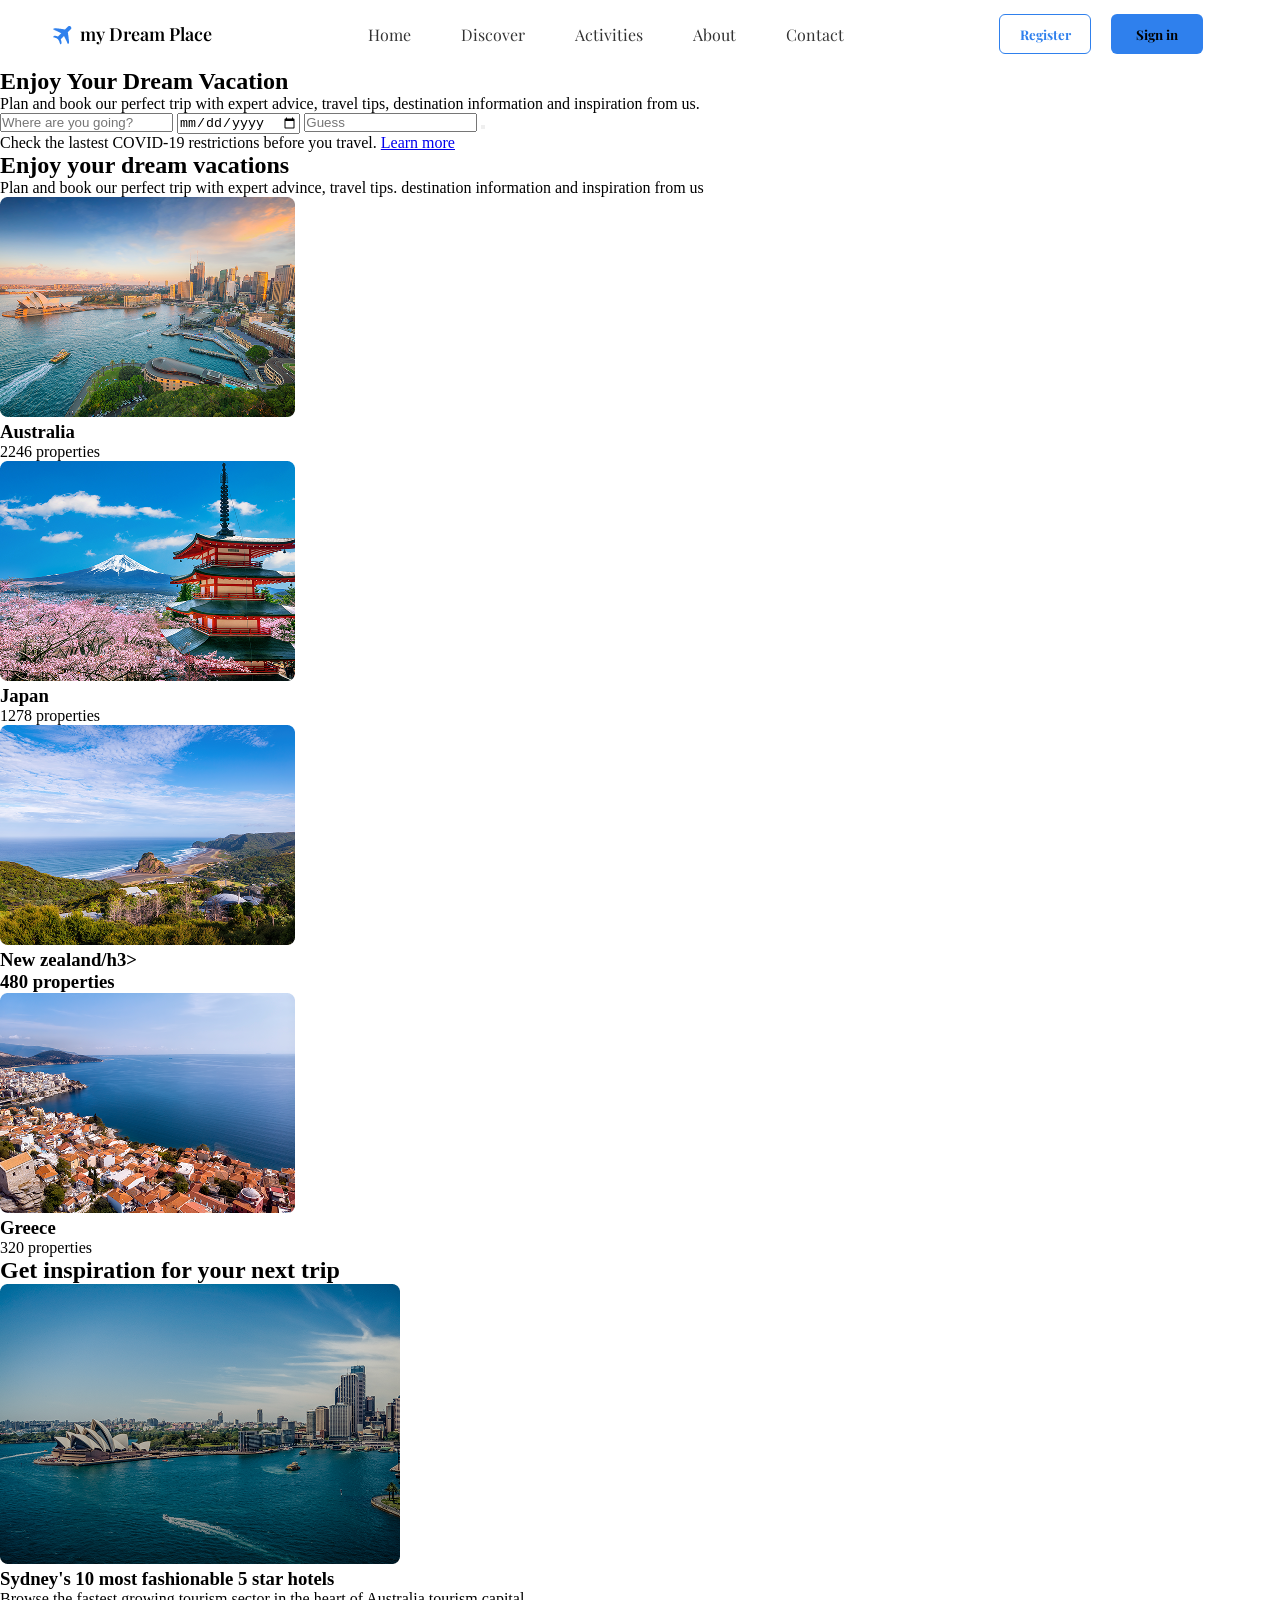
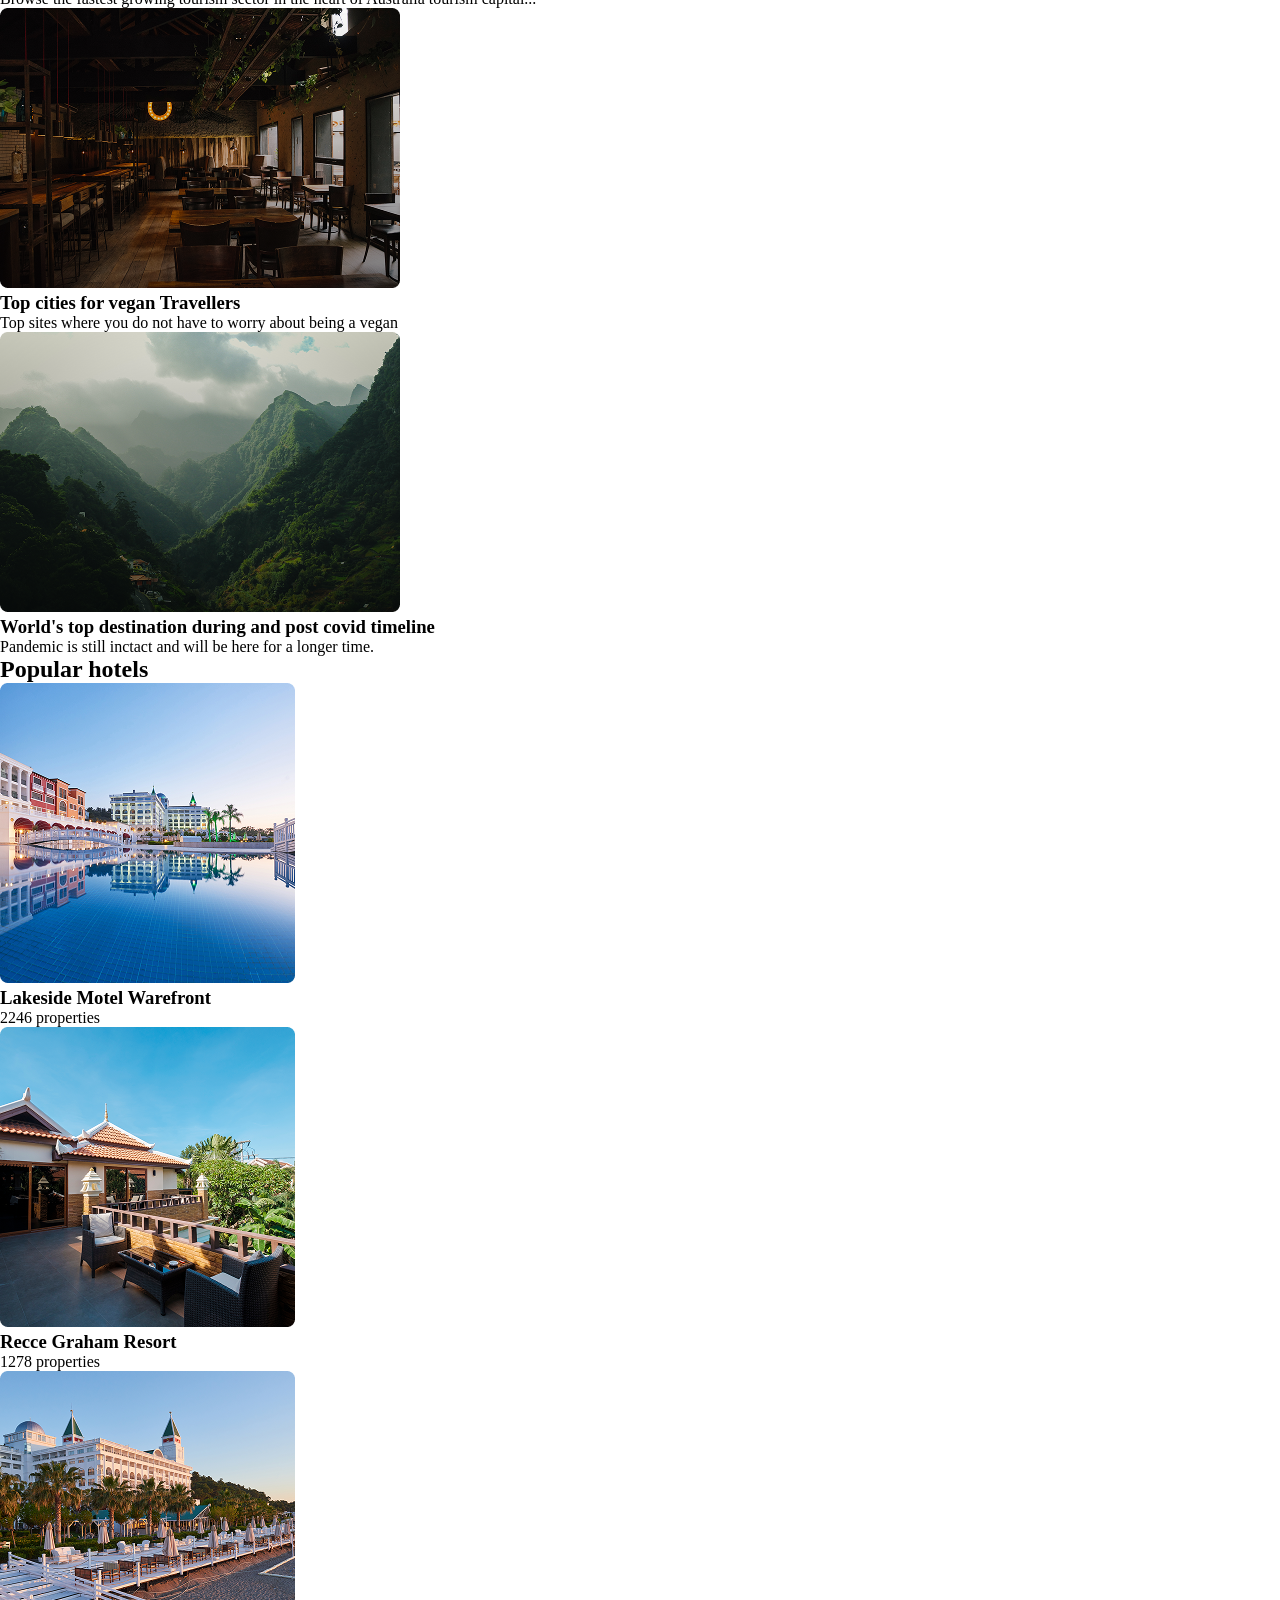
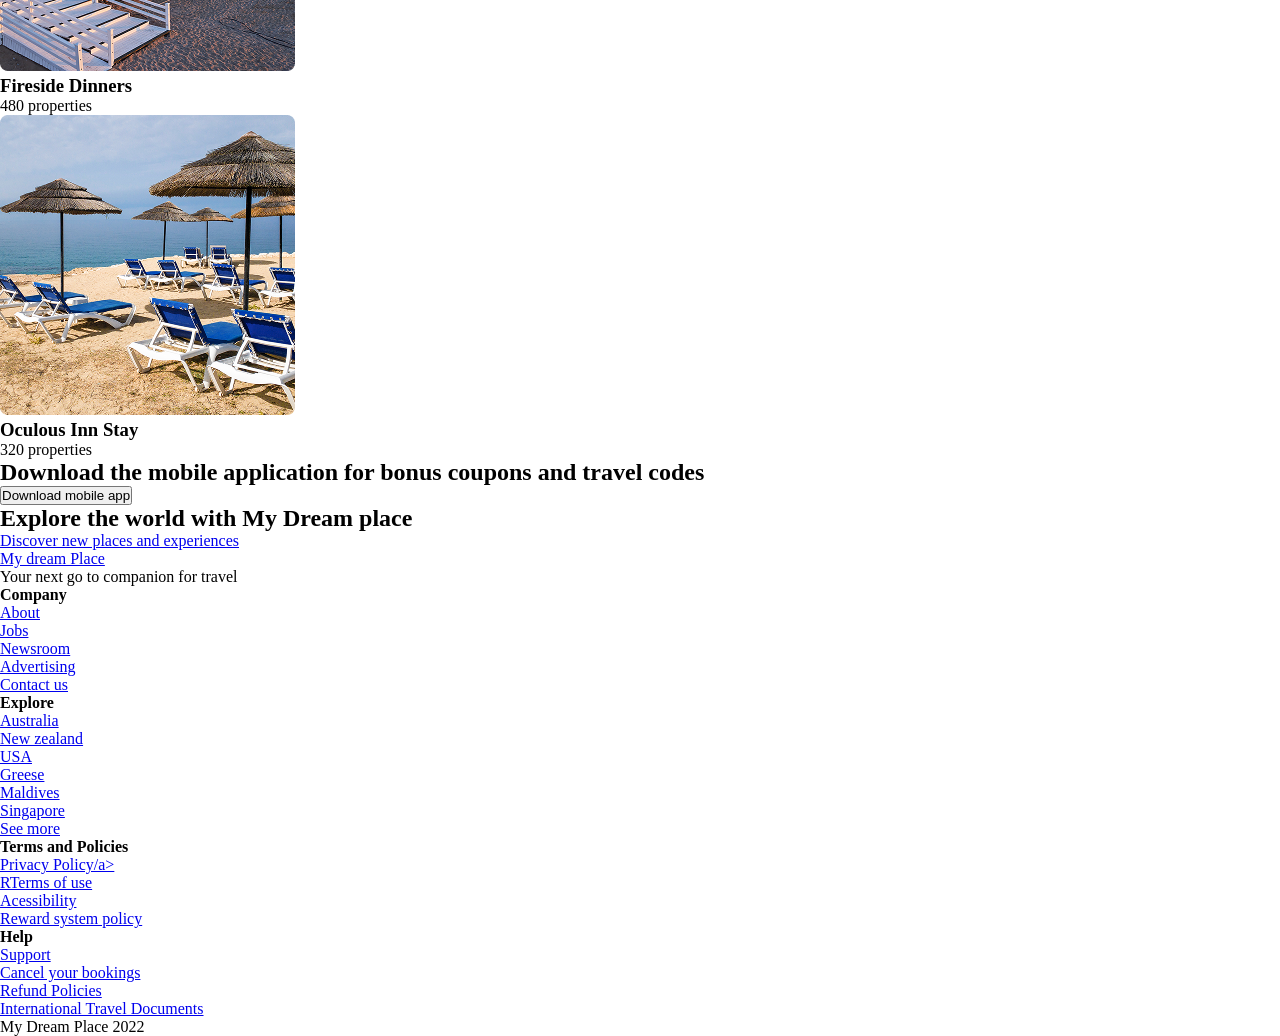
==== index.html @ 8ab2c90e "commit" ====
<!DOCTYPE html>
<html lang="en">
<head>
    <meta charset="UTF-8">
    <meta name="viewport" content="width=device-width, initial-scale=1.0">
    <title>Homepage</title>
    <link rel="stylesheet" href="styles.css">
    <link rel="preconnect" href="https://fonts.googleapis.com">
<link rel="preconnect" href="https://fonts.gstatic.com" crossorigin>
<link href="https://fonts.googleapis.com/css2?family=Playfair+Display:ital,wght@0,400..900;1,400..900&display=swap" rel="stylesheet">
</head>
<body>
    <!-- HEADER -->

    <header class="header">
        <div class="container-header">
            <img src="img/bxs-plane-alt 1.png" alt="logo">
            <a href="#"><span>my Dream Place</span></a>
        </div>

        <nav class="navigation-list">
            <ul class="nav-ul">
                <li class="nav-item"><a href="#">Home</a></li>
                <li class="nav-item"><a href="#">Discover</a></li>
                <li class="nav-item"><a href="#">Activities</a></li>
                <li class="nav-item"><a href="#">About</a></li>
                <li class="nav-item"><a href="#">Contact</a></li>
            </ul>
        </nav>

        <div class="actions-buttons">
            <button class="button-registre">Register</button>
            <button class="button-login">Sign in</button>
        </div>
    </header>

    <!-- MAIN -->

    <main class="main-hero">
        <section class="hero">
            <div class="container">
            <div class="Hero_content">
                <h1 class="hero_title">Enjoy Your Dream Vacation</h1>
                <p class="hero_subtitle">Plan and book our perfect trip with expert advice, travel tips, destination information and inspiration from us.</p>
            </div>
            </div>

            <div class="search">
                <form class="search_form">
                    <label class="seach_field"></label>
                    <input type="text" placeholder="Where are you going?">
                    <label class="seach_field"></label>
                    <input type="date">
                    <label class="seach_field"></label>
                    <input type="number" placeholder="Guess">
                    <button class="search_btn" type="submit"></button>
                </form>
            </div>
        </section>



        <!-- Alerta covid part -->

        <section class="alert-covid">
            <div class="container2">
                <div class="alert-box1">
                    <p class="alert_text">Check the lastest COVID-19 restrictions before you travel. <a href="#" class="alert_link">Learn more</a> </p>
            </div>
        </div>
        </section>


        <section class="destination-section">
            <div class="sub-destination">
                <h2 class="section-title">Enjoy your dream vacations</h2>
                <p class="section_text">Plan and book our perfect trip with expert advince, travel tips. destination information and inspiration from us</p>

                <div class="card-boxes">

                    <!-- Australia card -->
                    <article class="sub-boxes">
                        <div class="destination-card">
                            <img src="img/Rectangle 8.png" alt="Australia" class="card-img">
                            <div class="card_body">
                                <h3 class="card_title">Australia</h3>
                                <p class="card_text">2246 properties</p>
                            </div>
                        </div>
                    </article>

                    <!-- Japan card -->

                    <article class="sub-boxes">
                        <div class="destination-card">
                            <img src="img/Rectangle 9.png" alt="Japan" class="card-img">
                            <div class="card_body">
                                <h3 class="card_title">Japan</h3>
                                <p class="card_text">1278 properties</p>
                            </div>
                        </div>
                    </article>

                    <!--New zealand card-->

                    <article class="sub-boxes">
                        <div class="destination-card">
                            <img src="img/Rectangle 10.png" alt="New zealand" class="card-img">
                            <div class="card_body">
                                <h3 class="card_title">New zealand/h3>
                                <p class="card_text">480 properties</p>
                            </div>
                        </div>
                    </article>


                    <article class="sub-boxes">
                        <div class="destination-card">
                            <img src="img/Rectangle 11.png" alt="Greece" class="card-img">
                            <div class="card_body">
                                <h3 class="card_title">Greece</h3>
                                <p class="card_text">320 properties</p>
                            </div>
                        </div>
                    </article>
                </div>
            </div>
        </section>

        <!-- INSPIRATION -->


        <section class="section-inspirational">
            <div class="container">
                <h2 class="inspirational-title">Get inspiration for your next trip</h2>

                <div class="max-container">
                    <article class="inspirational-card">
                        <img src="img/sidney.png" alt="sidney" class="inspirational-img-card">
                        <div class="card-body">
                            <h3 class="card-title">Sydney's 10 most fashionable 5 star hotels</h3>
                            <p class="card-text">Browse the fastest growing tourism sector in the heart of Australia tourism capital...</p>
                        </div>
                    </article>

                    <article class="inspirational-card">
                        <img src="img/Rectangle 16.png" alt="vegan restaurant" class="inspirational-img-card">
                        <div class="card-body">
                            <h3 class="card-title">Top cities for vegan Travellers</h3>
                            <p class="card-text">Top sites where you do not have to worry about being a vegan</p>
                        </div>
                    </article>

                    <article class="inspirational-card">
                        <img src="img/Rectangle 17.png" alt="travel destination class="inspirational-img-card">
                        <div class="card-body">
                            <h3 class="card-title">World's top destination during and post covid timeline</h3>
                            <p class="card-text">Pandemic is still inctact and will be here for a longer time.</p>
                        </div>
                    </article>
                </div>
            </div>
        </section>


        <!-- HOTELS -->
        
        <secction class="section-hotels">
            <div class="container">
                <h2 class="section-title">Popular hotels</h2>

                <div class="card-boxes2">
                    <article class="card-hotel">
                        <img src="img/Rectangle 8 (1).png" alt="Lakeside hotel">
                        <div class="card-body">
                            <h3 class="card-title">Lakeside Motel Warefront</h3>
                            <p>2246 properties</p>
                        </div>
                    </article>


                    <article class="card-hotel">
                        <img src="img/Rectangle 9 (1).png" alt="Recce Graham resort">
                        <div class="card-body">
                            <h3 class="card-title">Recce Graham Resort</h3>
                            <p>1278 properties</p>
                        </div>
                    </article>


                    <article class="card-hotel">
                        <img src="img/Rectangle 10 (1).png" alt="Fireside Dinners">
                        <div class="card-body">
                            <h3 class="card-title">Fireside Dinners</h3>
                            <p>480 properties</p>
                        </div>
                    </article>


                    <article class="card-hotel">
                        <img src="img/Rectangle 11 (1).png" alt="Oculous Inn Stay">
                        <div class="card-body">
                            <h3 class="card-title">Oculous Inn Stay</h3>
                            <p>320 properties</p>
                        </div>
                    </article>
                </div>
            </div>
        </secction>

        <!-- PHONE BANNER -->

        <section class="app-banner">
            <div class="container">
                <div class="app-box">
                    <div class="app-content">
                        <h2 class="banner-title">Download the mobile application for bonus coupons and travel codes</h2>
                        <button class="banner-btn">Download mobile app</button>
                    </div>
                </div>
            </div>
        </section>

        <!-- EXPLORE -->
        
        <section class="explore">
            <div class="container">
                <h2 class="explore-title">Explore the world with My Dream place</h2>
                <a href="#">Discover new places and experiences</a>
            </div>
        </section>
    </main>

    <!-- FOOTER -->

    <footer class="footer-main">
        <div class="container-footer">
            <div class="sub-box-footer">
                <a href="img/bxs-plane-alt 1.png"><span>My dream Place</span></a>
                <p class="footer-text">Your next go to companion for travel</p>
            </div>
            <div class="sub-box-footer2">
                <h4 class="footer-title">Company</h4>
                <ul>
                    <li class="item-list-footer"><a href="#">About</a></li>
                    <li class="item-list-footer"><a href="#">Jobs</a></li>
                    <li class="item-list-footer"><a href="#">Newsroom</a></li>
                    <li class="item-list-footer"><a href="#">Advertising</a></li>
                    <li class="item-list-footer"><a href="#">Contact us</a></li>
                </ul>
            </div>

            <div class="sub-box-footer2">
                <h4 class="footer-title">Explore</h4>
                <ul>
                    <li class="item-list-footer"><a href="#">Australia</a></li>
                    <li class="item-list-footer"><a href="#">New zealand</a></li>
                    <li class="item-list-footer"><a href="#">USA</a></li>
                    <li class="item-list-footer"><a href="#">Greese</a></li>
                    <li class="item-list-footer"><a href="#">Maldives</a></li>
                    <li class="item-list-footer"><a href="#">Singapore</a></li>
                    <li class="item-list-footer"><a href="#">See more</a></li>
                </ul>
            </div>
            
            <div class="sub-box-footer2">
                <h4 class="footer-title">Terms and Policies</h4>
                <ul>
                    <li class="item-list-footer"><a href="#">Privacy Policy/a></li>
                    <li class="item-list-footer"><a href="#">RTerms of use</a></li>
                    <li class="item-list-footer"><a href="#">Acessibility</a></li>
                    <li class="item-list-footer"><a href="#">Reward system policy</a></li>
                </ul>
            </div>

            <div class="sub-box-footer2">
                <h4 class="footer-title">Help</h4>
                <ul>
                    <li class="item-list-footer"><a href="#">Support</a></li>
                    <li class="item-list-footer"><a href="#">Cancel your bookings</a></li>
                    <li class="item-list-footer"><a href="#">Refund Policies</a></li>
                    <li class="item-list-footer"><a href="#">International Travel Documents</a></li>
                </ul>
            </div>

            <div class="footer-bar grey">
                <p class="Copyright-text">My Dream Place 2022</p>
            </div>
        </div>
    </footer>
</body>
</html>
---- styles.css ----
*{
    margin: 0;
    padding: 0;
    box-sizing: border-box;
}

/* header */

header{
    display: flex;
    align-items: center;
    justify-content: space-between;
    background-color: #FFFFFF;
    width: 100%;
    height: 68px;

}

.container-header{
    font-family: "Playfair Display", serif;
    font-size: 18px;
    display: flex;
    align-items: center;
    gap: 5px;
    margin-left: 4%;
}

.container-header img{
    width: 24px;
    height: 24px;
}

.container-header span{
    font-weight: 600;
}

.container-header a{
    text-decoration: none;
    color: black;
    
}

.navigation-list ul{
    display: flex;
    gap: 50px;
    list-style: none;
    font-size: 16px;
    
    
}

nav a{
    font-family:"Playfair Display", serif ;
    text-decoration: none;
    color:#333333;
    font-weight: 400;
}

.actions-buttons{
    display: flex;
    gap: 20px;
    margin-right: 6%;
}

.actions-buttons .button-registre{
    font-family:"Playfair Display", serif ;
    width: 92px;
    height: 40px;
    border-radius: 6px;
    background-color: #FFFFFF;
    font-weight: 700;
    color: #2F80ED;
    border: #2F80ED solid 1px;
    cursor: pointer;
}

.actions-buttons .button-login{
    font-family:"Playfair Display", serif ;
    width: 92px;
    height: 40px;
    border-radius: 6px;
    background-color: #2F80ED;
    font-weight: 700;
    cursor: pointer;
    border: none;
}
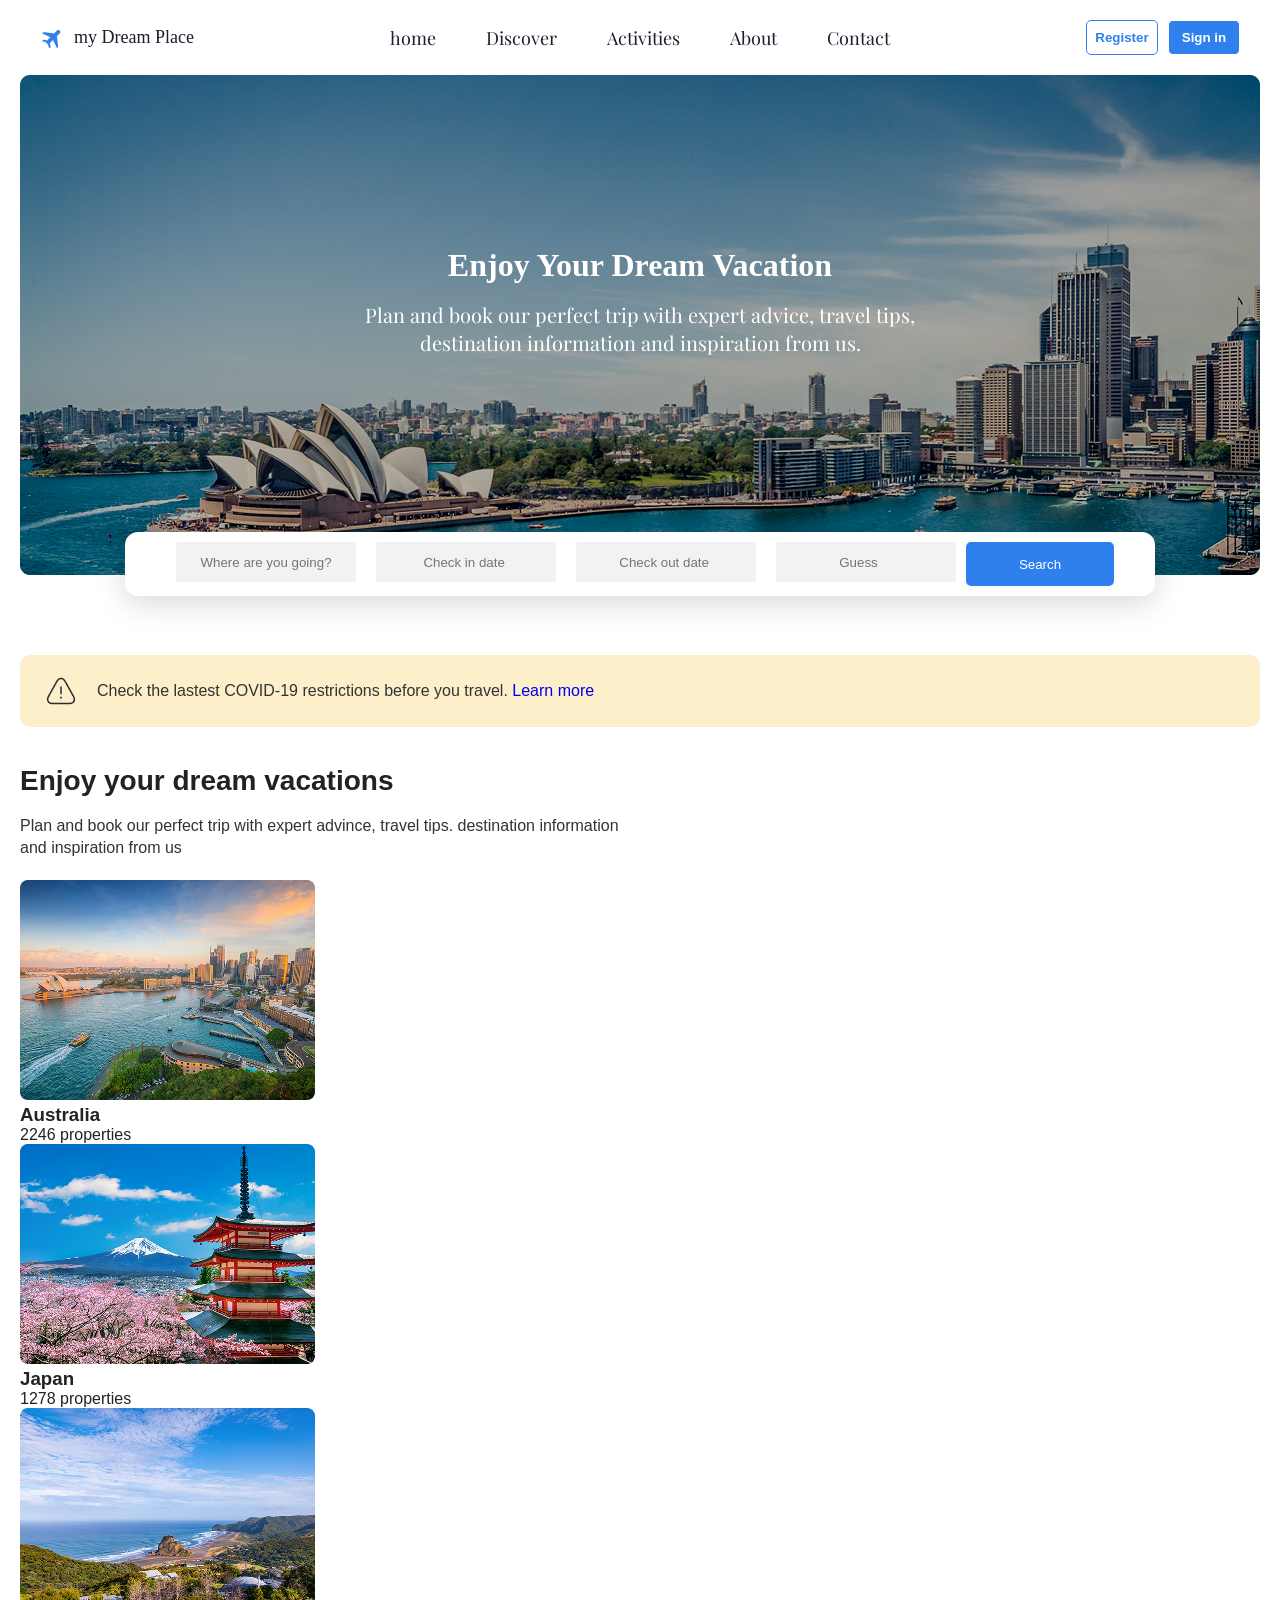
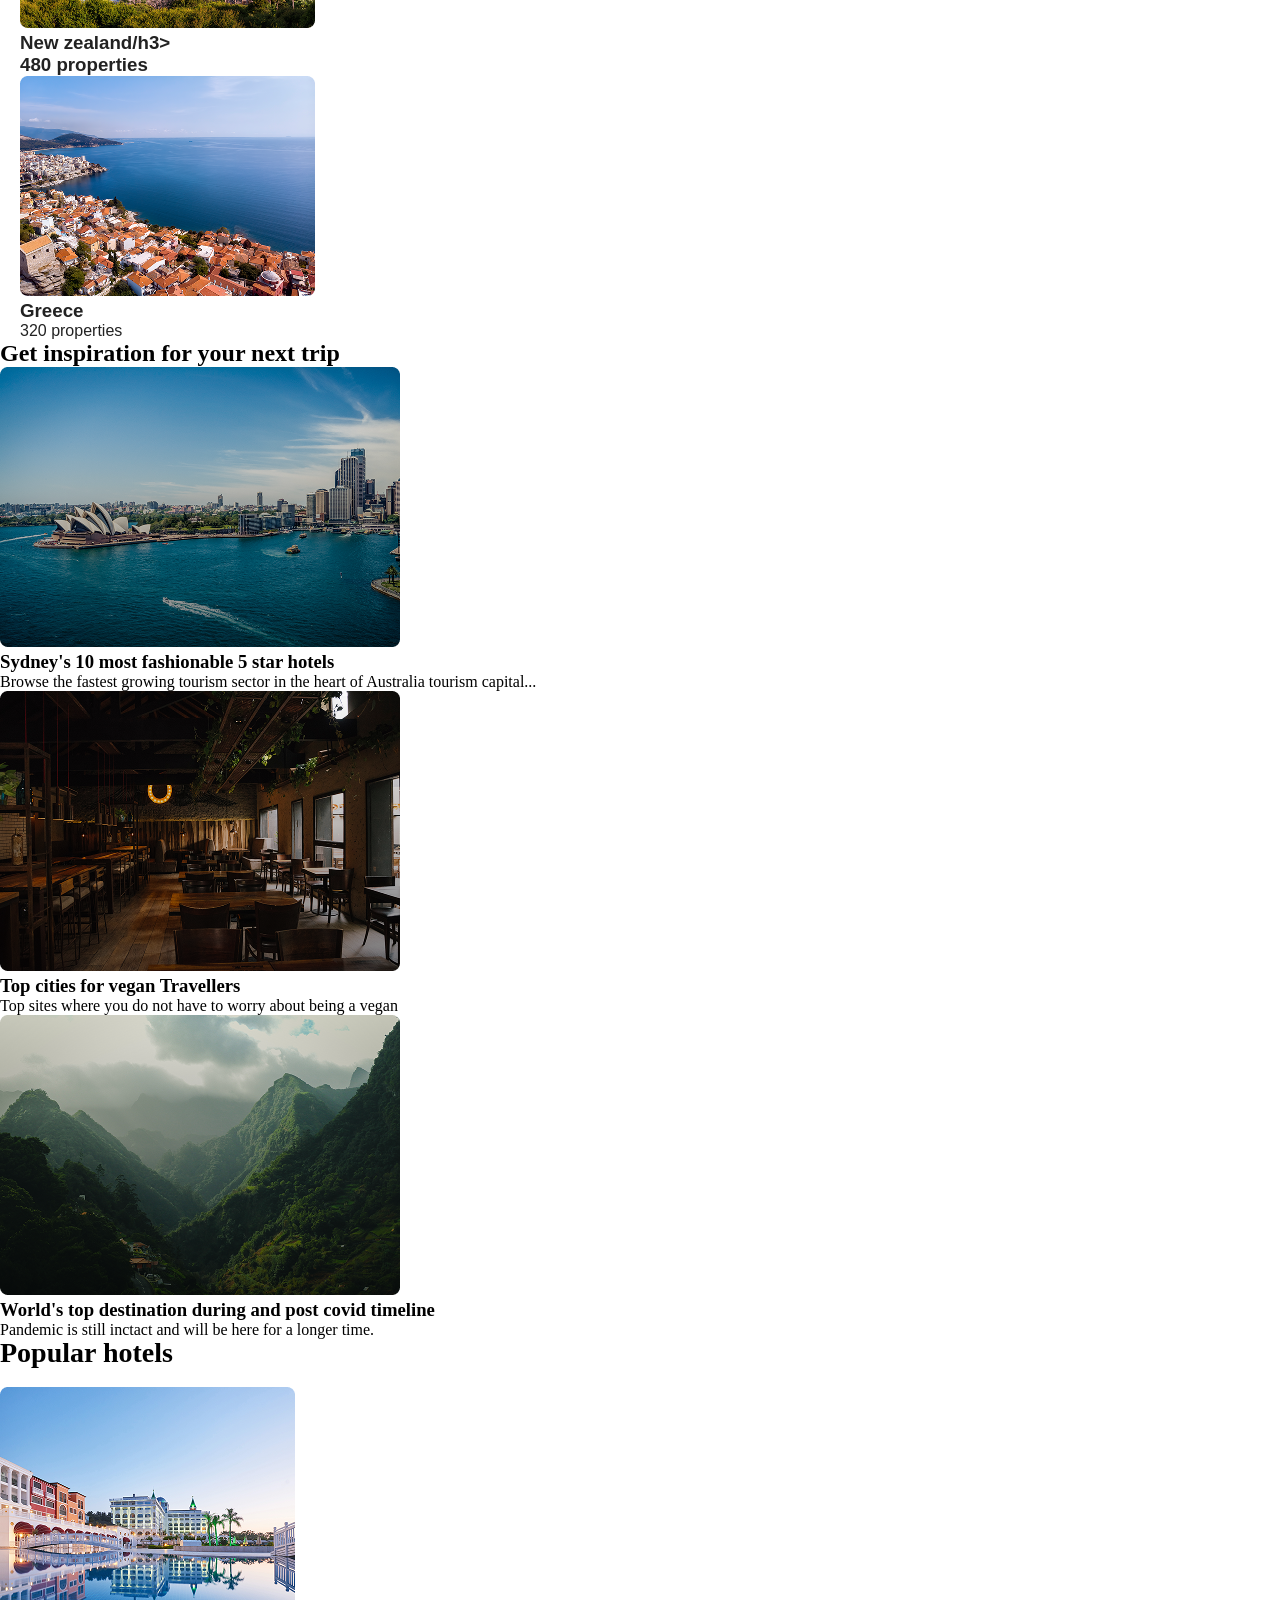
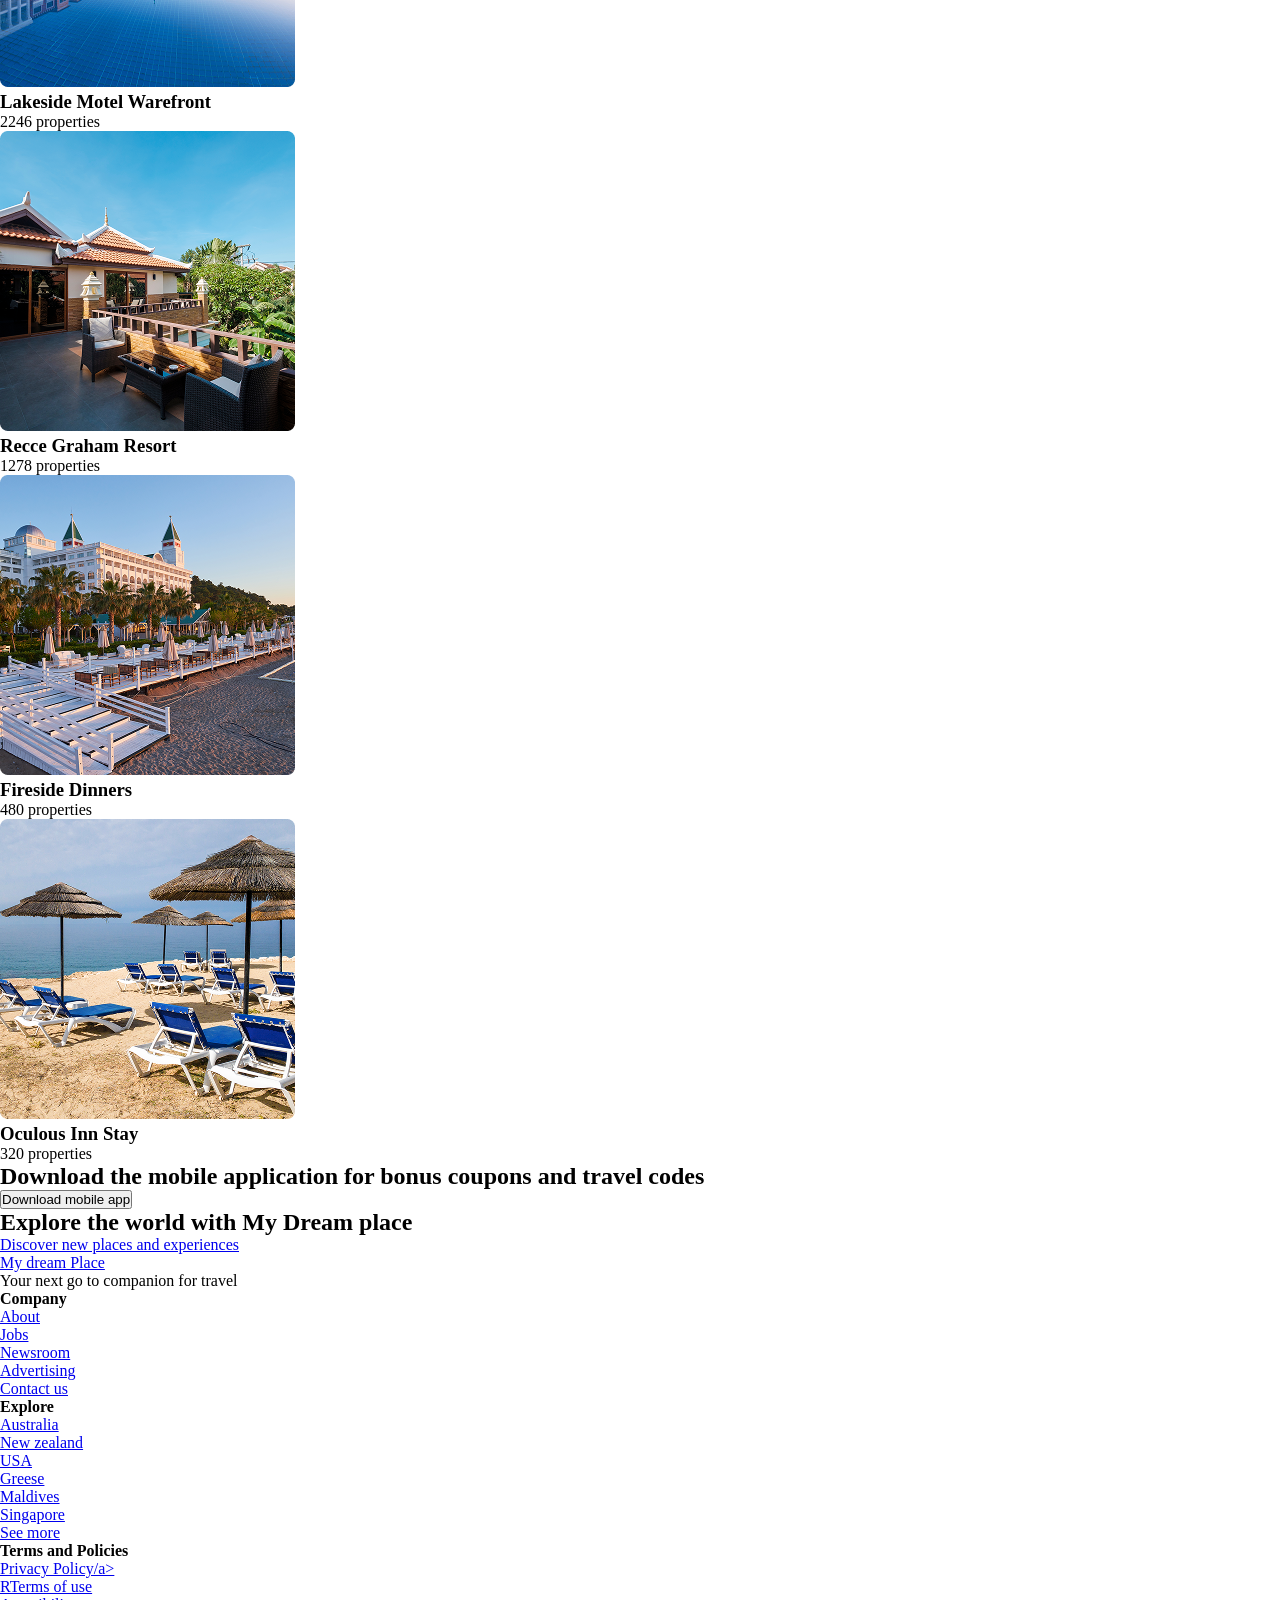
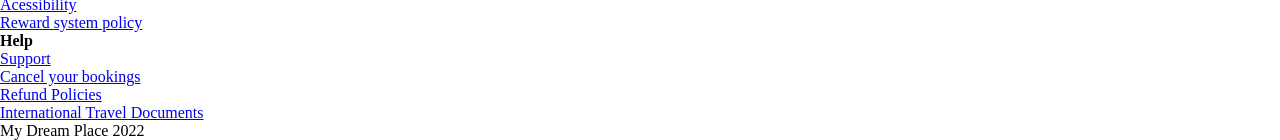
==== commit ac228355: "commit" ====
--- a/index.html
+++ b/index.html
@@ -20,7 +20,7 @@
 
         <nav class="navigation-list">
             <ul class="nav-ul">
-                <li class="nav-item"><a href="#">Home</a></li>
+                <li class="nav-item"><a href="#">home</a></li>
                 <li class="nav-item"><a href="#">Discover</a></li>
                 <li class="nav-item"><a href="#">Activities</a></li>
                 <li class="nav-item"><a href="#">About</a></li>
@@ -39,7 +39,7 @@
     <main class="main-hero">
         <section class="hero">
             <div class="container">
-            <div class="Hero_content">
+            <div class="hero_content">
                 <h1 class="hero_title">Enjoy Your Dream Vacation</h1>
                 <p class="hero_subtitle">Plan and book our perfect trip with expert advice, travel tips, destination information and inspiration from us.</p>
             </div>
@@ -50,10 +50,12 @@
                     <label class="seach_field"></label>
                     <input type="text" placeholder="Where are you going?">
                     <label class="seach_field"></label>
-                    <input type="date">
+                    <input type="text" placeholder="Check in date ">
+                    <label class="seach_field"></label>
+                    <input type="text" placeholder="Check out date ">
                     <label class="seach_field"></label>
                     <input type="number" placeholder="Guess">
-                    <button class="search_btn" type="submit"></button>
+                    <button class="search_btn" type="submit">Search</button>
                 </form>
             </div>
         </section>
@@ -65,6 +67,7 @@
         <section class="alert-covid">
             <div class="container2">
                 <div class="alert-box1">
+                    <img src="img/danger 1.png" alt="danger-icon">
                     <p class="alert_text">Check the lastest COVID-19 restrictions before you travel. <a href="#" class="alert_link">Learn more</a> </p>
             </div>
         </div>
@@ -283,7 +286,7 @@
                 </ul>
             </div>
 
-            <div class="footer-bar grey">
+            <div class="footer-bar-grey">
                 <p class="Copyright-text">My Dream Place 2022</p>
             </div>
         </div>
--- a/styles.css
+++ b/styles.css
@@ -4,83 +4,215 @@
     box-sizing: border-box;
 }
 
-/* header */
-
-header{
-    display: flex;
-    align-items: center;
+/* HEADER */
+
+.header{
+    display: flex;
     justify-content: space-between;
-    background-color: #FFFFFF;
-    width: 100%;
-    height: 68px;
-
+    max-width: 1240px;
+    align-items: center;
+    margin: 0 auto;
+    padding: 20px;
 }
 
 .container-header{
-    font-family: "Playfair Display", serif;
+    display: flex;
+    align-items:center;
+    gap: 10px;
+    
+}
+
+.header a{
+    text-decoration: none;
+    color: #1B1F2D;
     font-size: 18px;
-    display: flex;
-    align-items: center;
-    gap: 5px;
-    margin-left: 4%;
-}
-
-.container-header img{
-    width: 24px;
-    height: 24px;
-}
-
-.container-header span{
-    font-weight: 600;
-}
-
-.container-header a{
-    text-decoration: none;
-    color: black;
-    
-}
-
-.navigation-list ul{
+}
+
+.nav-ul{
     display: flex;
     gap: 50px;
     list-style: none;
+}
+
+
+.nav-ul a{
+    text-decoration: none;
+    color: #1B1F2D;
+    font-weight: 400;
+    font-family: "Playfair Display", serif;
+}
+
+.actions-buttons{
+    display: flex;
+    gap: 10px;
+}
+
+.button-registre{
+    border: #2F80ED solid 1px;
+    background-color: #ffff;
+    color: #2F80ED;
+    width: 72px;
+    height:35px;
+    border-radius: 5px;
+    font-weight: 700;
+}
+
+.button-login{
+    border: #ffff solid 1px;
+    background-color:  #2F80ED;
+    color: #ffff;
+    width: 72px;
+    height: 35px;
+    border-radius: 5px;
+    font-weight: 700;
+}
+
+/* HERO */
+
+.hero{
+    background-image: url("img/Rectangle\ 2.png");
+    width: 1240px;
+    height: 500px;
+    background-repeat: no-repeat;
+    margin: 0 auto;
+    background-size: cover;
+}
+
+.hero{
+    color: #fff;
+    display: flex;
+    justify-content: center;
+    align-items: center;
+    flex-direction: column;
+    text-align: center;
+}
+
+.hero_title{
+    margin: 20px 0 20px 0;
+    font-weight: 700;
+    font-size: 32px;
+    line-height: 100%;
+    letter-spacing: 0%;
+}
+
+.hero_subtitle{
+    font-family: "Playfair Display", serif;
+    width: 650px;
+    font-size: 20px;
+    font-weight: 400;
+    letter-spacing: 2%;
+    line-height: 140%;
+}
+
+.search{
+    position: relative;
+    top: 35%;
+    width: 1030px;
+    height: 64px;
+    background-color: #FFFFFF;
+    border-radius: 13px;
+    box-shadow: 0 8px 30px rgb(0, 0,0, 0.15);
+    display: flex;
+    justify-content: center;
+    align-items: center;
+}
+
+.search_form{
+    display: flex;
+    gap:10px;
+    
+}
+
+.search_field{
+    display: flex;
+    align-items: center;
+    gap: 13px;
+    height: 46px;
+    padding: 0 20px;
+    background-color: #efefef;
+}
+
+.search input{
+    width: 100%;
+    background: transparent;
+    width: 180px;
+    border: none;
+    color: #333;
+    border-radius: 2px;
+    height: 40px;
+    background-color: #F2F2F2;
+}
+
+input::placeholder{
+    text-align: center;
+}
+.search_btn{
+    background-color: #2F80ED;
+    width: 148px;
+    height: 44px;
+    border: none;
+    border-radius: 5px;
+    font-weight: 500;
+    color: #FFFFFF;
+    cursor: pointer;
+}
+
+/* ALERT COVID */
+
+.alert-covid{
+    font-family: Arial, Helvetica, sans-serif;
+}
+
+.container2{
+    width: 1240px;
+    margin: 80px auto 40px;
+}
+
+.alert-box1{
+    display: flex;
+    align-items: center;
+    padding: 0 25px 0 25px;
+    background-color: #FCEFCA;
+    width: 1240px;
+    height: 72px;
+    border-radius: 10px;
+    gap: 20px;
+    color: #333333;
+    
+}
+
+.alert-box1 a{
+    text-decoration: none;
+}
+
+/* DESTINATIONS*/
+
+.destination-section{
+    font-family: Arial, Helvetica, sans-serif;
+    color: #222;
+}
+
+.sub-destination{
+    width: 1240px;
+    margin: 0 auto;
+}
+
+.section-title{
+    margin: 0 0 20px 0;
+    font-size: 28px;
+    line-height: 28px;
+}
+
+.section_text{
     font-size: 16px;
-    
-    
-}
-
-nav a{
-    font-family:"Playfair Display", serif ;
-    text-decoration: none;
-    color:#333333;
     font-weight: 400;
-}
-
-.actions-buttons{
-    display: flex;
-    gap: 20px;
-    margin-right: 6%;
-}
-
-.actions-buttons .button-registre{
-    font-family:"Playfair Display", serif ;
-    width: 92px;
-    height: 40px;
-    border-radius: 6px;
-    background-color: #FFFFFF;
-    font-weight: 700;
-    color: #2F80ED;
-    border: #2F80ED solid 1px;
-    cursor: pointer;
-}
-
-.actions-buttons .button-login{
-    font-family:"Playfair Display", serif ;
-    width: 92px;
-    height: 40px;
-    border-radius: 6px;
-    background-color: #2F80ED;
-    font-weight: 700;
-    cursor: pointer;
-    border: none;
-}
+    line-height: 140%;
+    letter-spacing: 2%;
+    color: #333333;
+    width: 610px;
+    margin: 0 0 20px 0;
+
+}
+
+
+
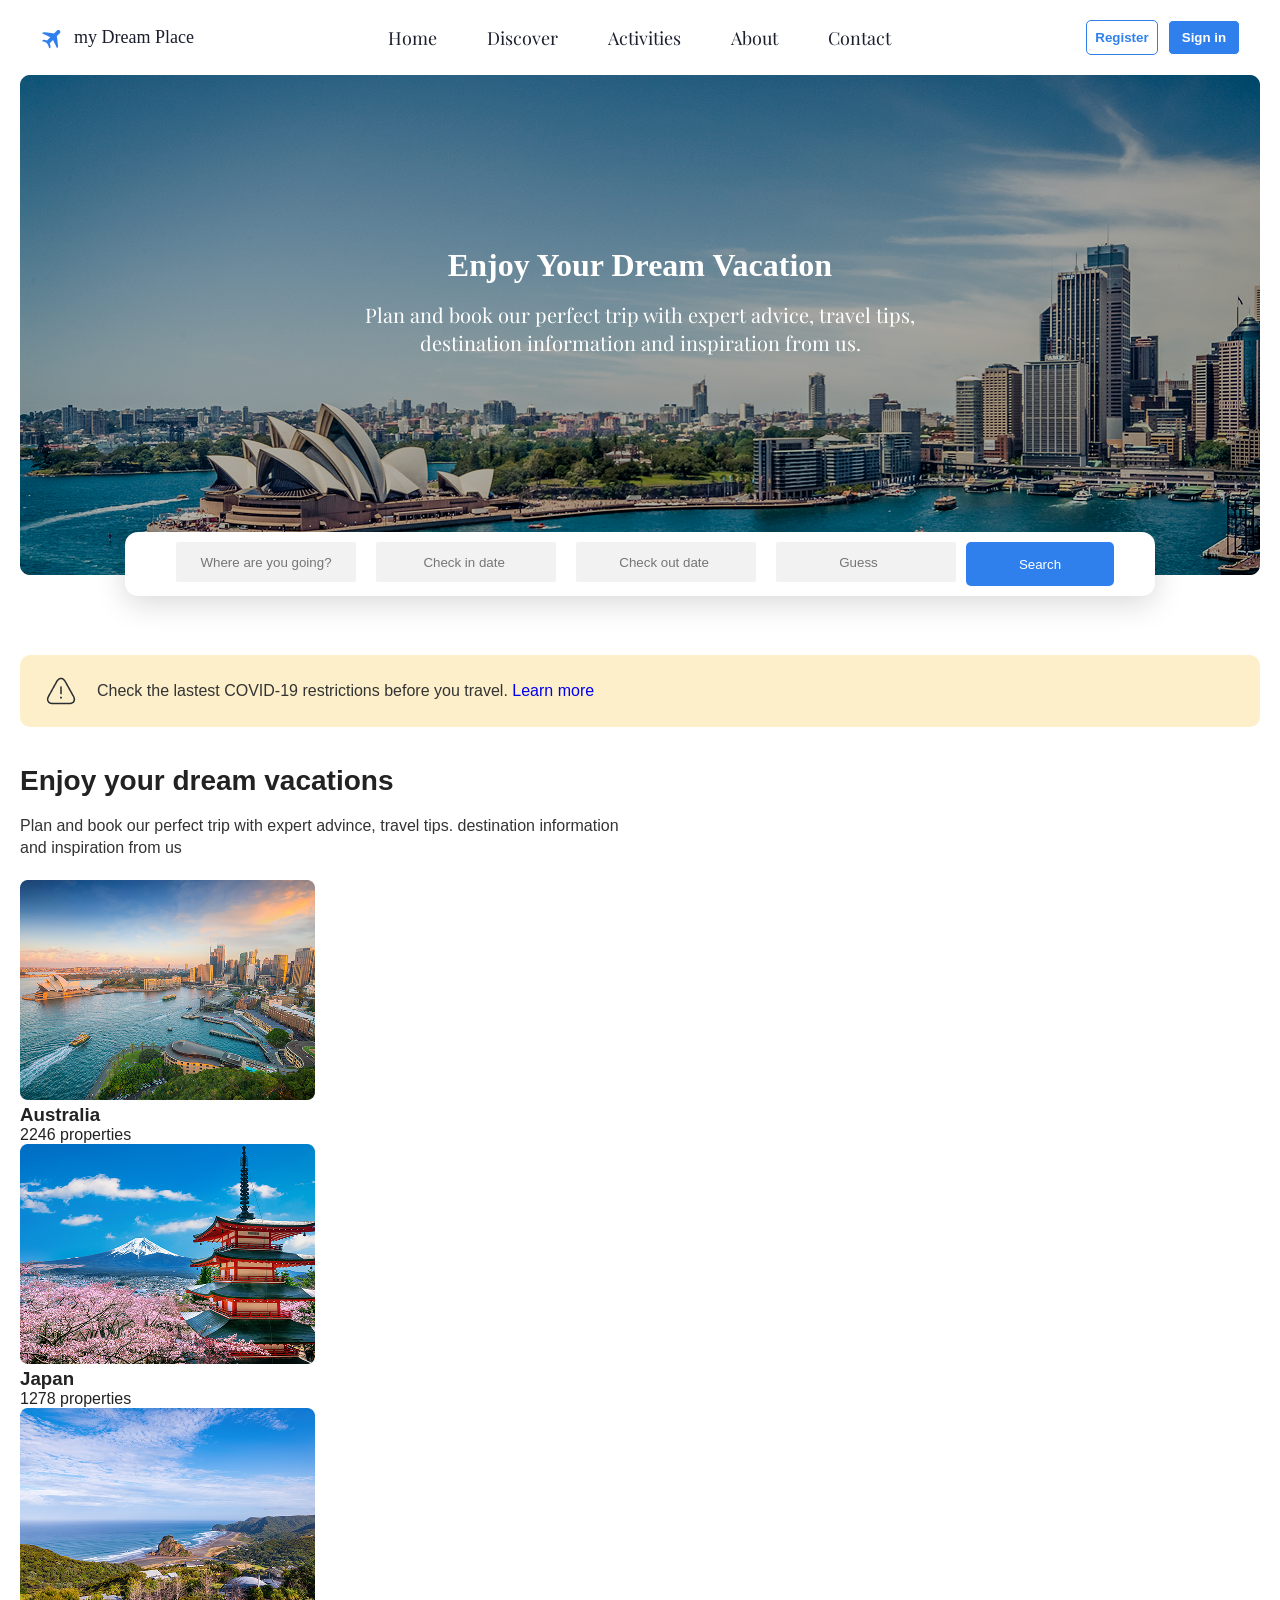
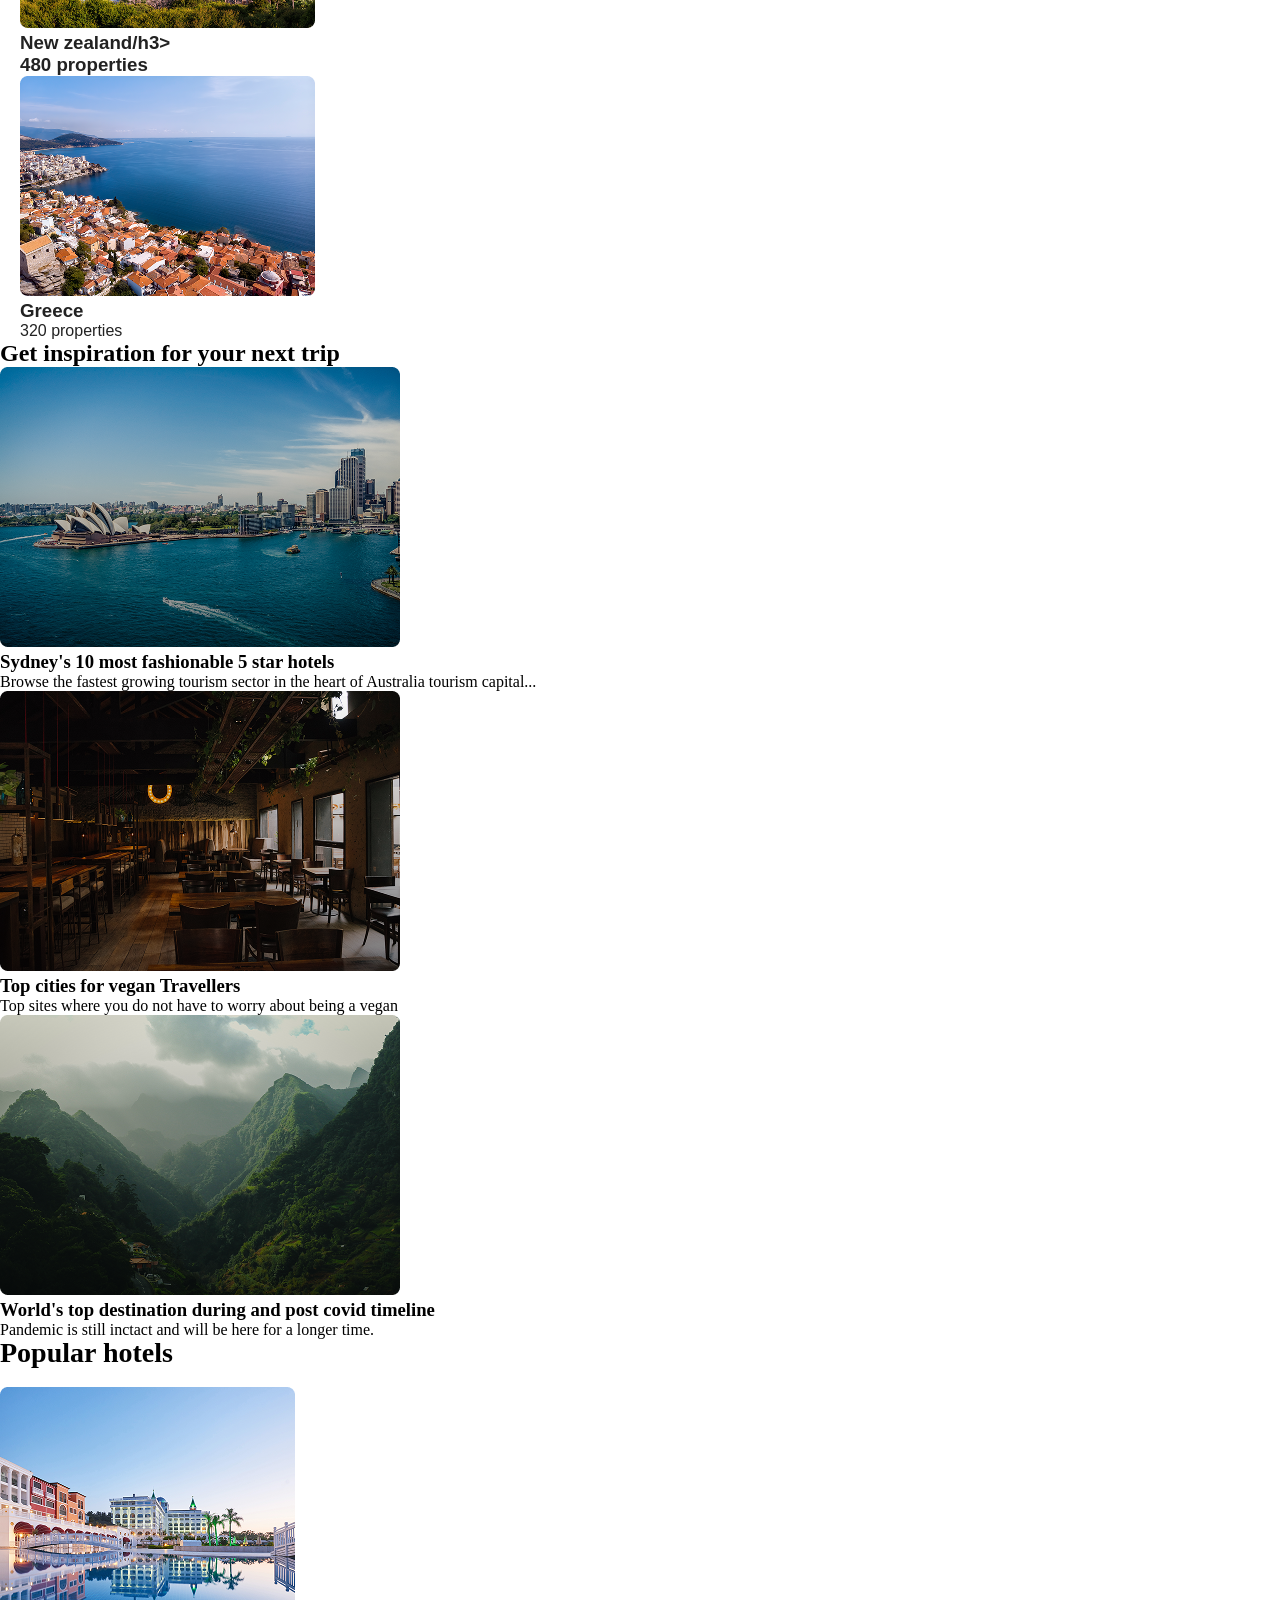
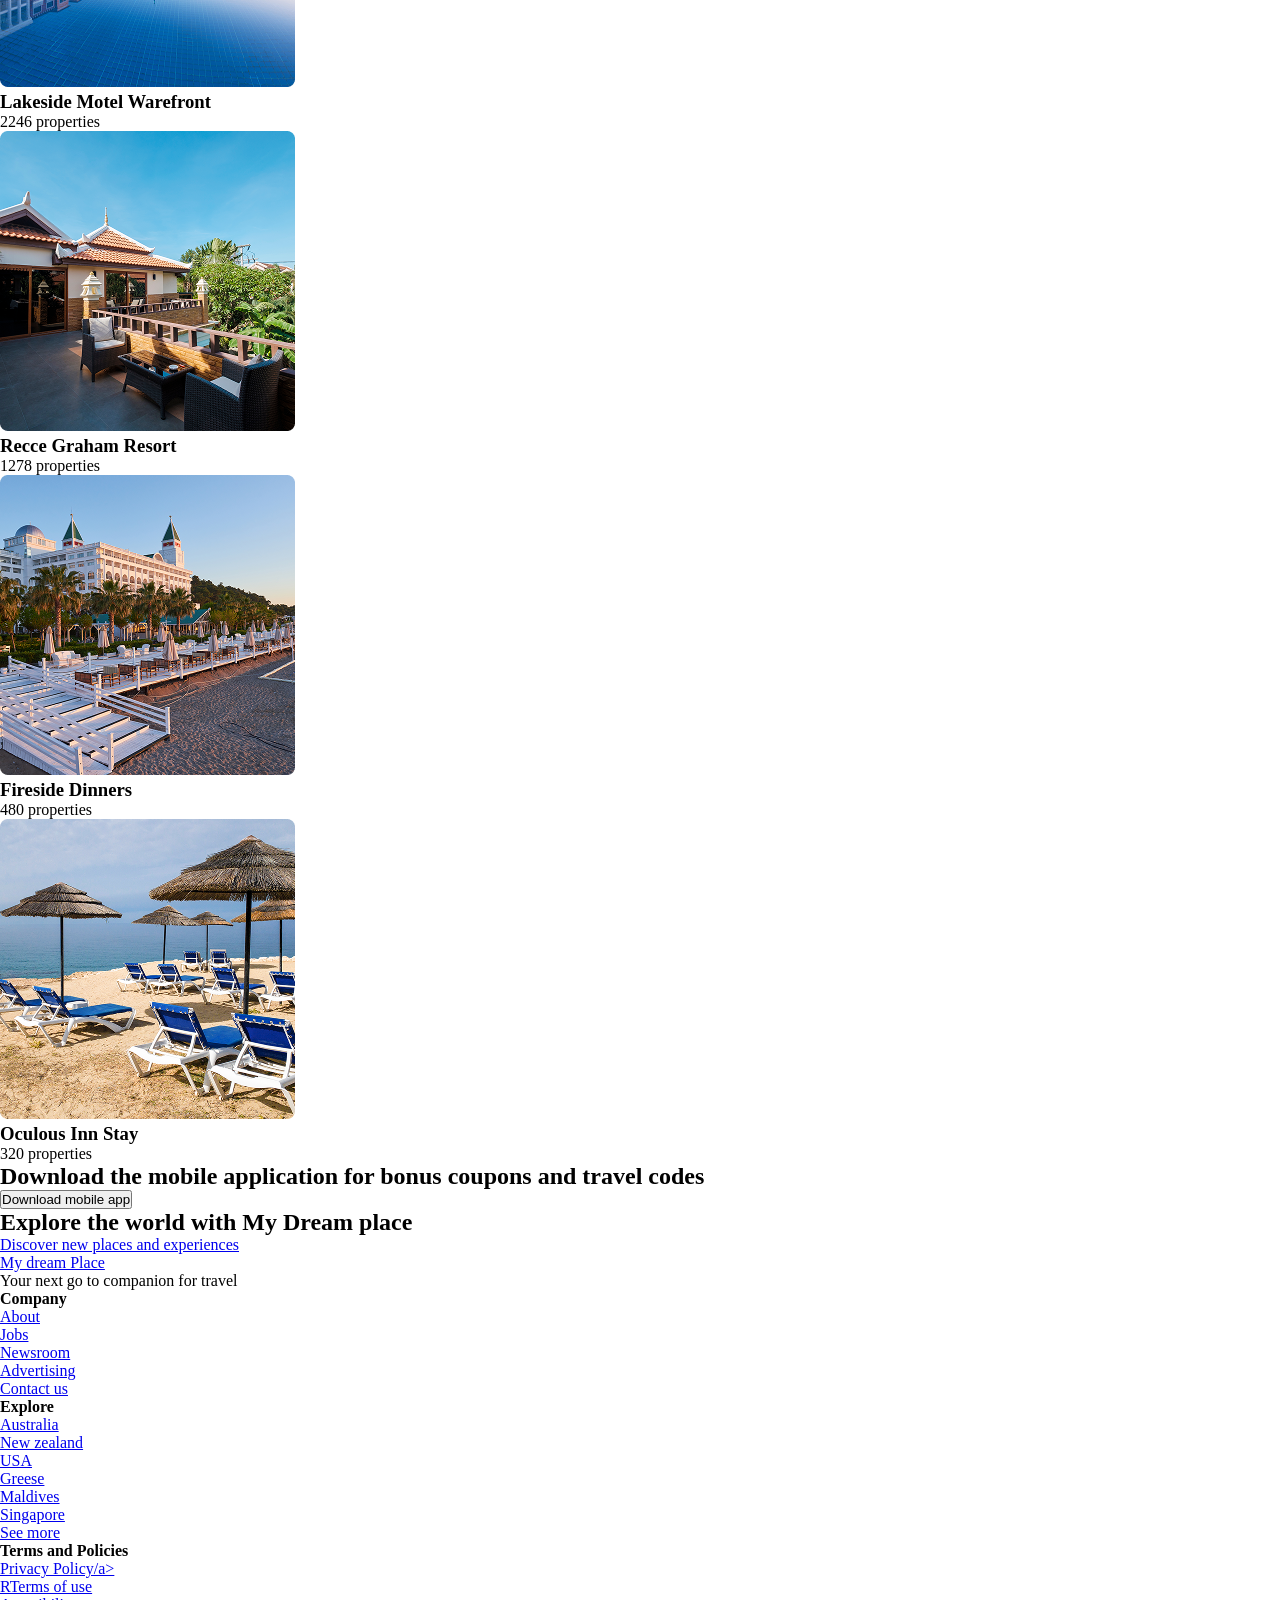
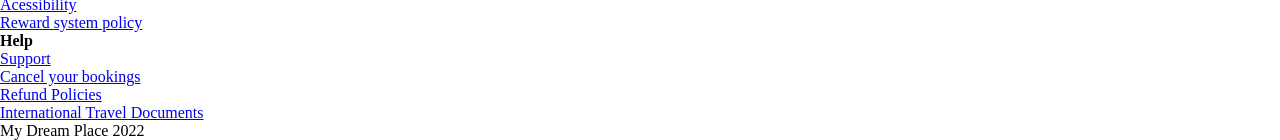
==== commit 43a1ec0c: "commit" ====
--- a/index.html
+++ b/index.html
@@ -20,7 +20,7 @@
 
         <nav class="navigation-list">
             <ul class="nav-ul">
-                <li class="nav-item"><a href="#">home</a></li>
+                <li class="nav-item"><a href="#">Home</a></li>
                 <li class="nav-item"><a href="#">Discover</a></li>
                 <li class="nav-item"><a href="#">Activities</a></li>
                 <li class="nav-item"><a href="#">About</a></li>
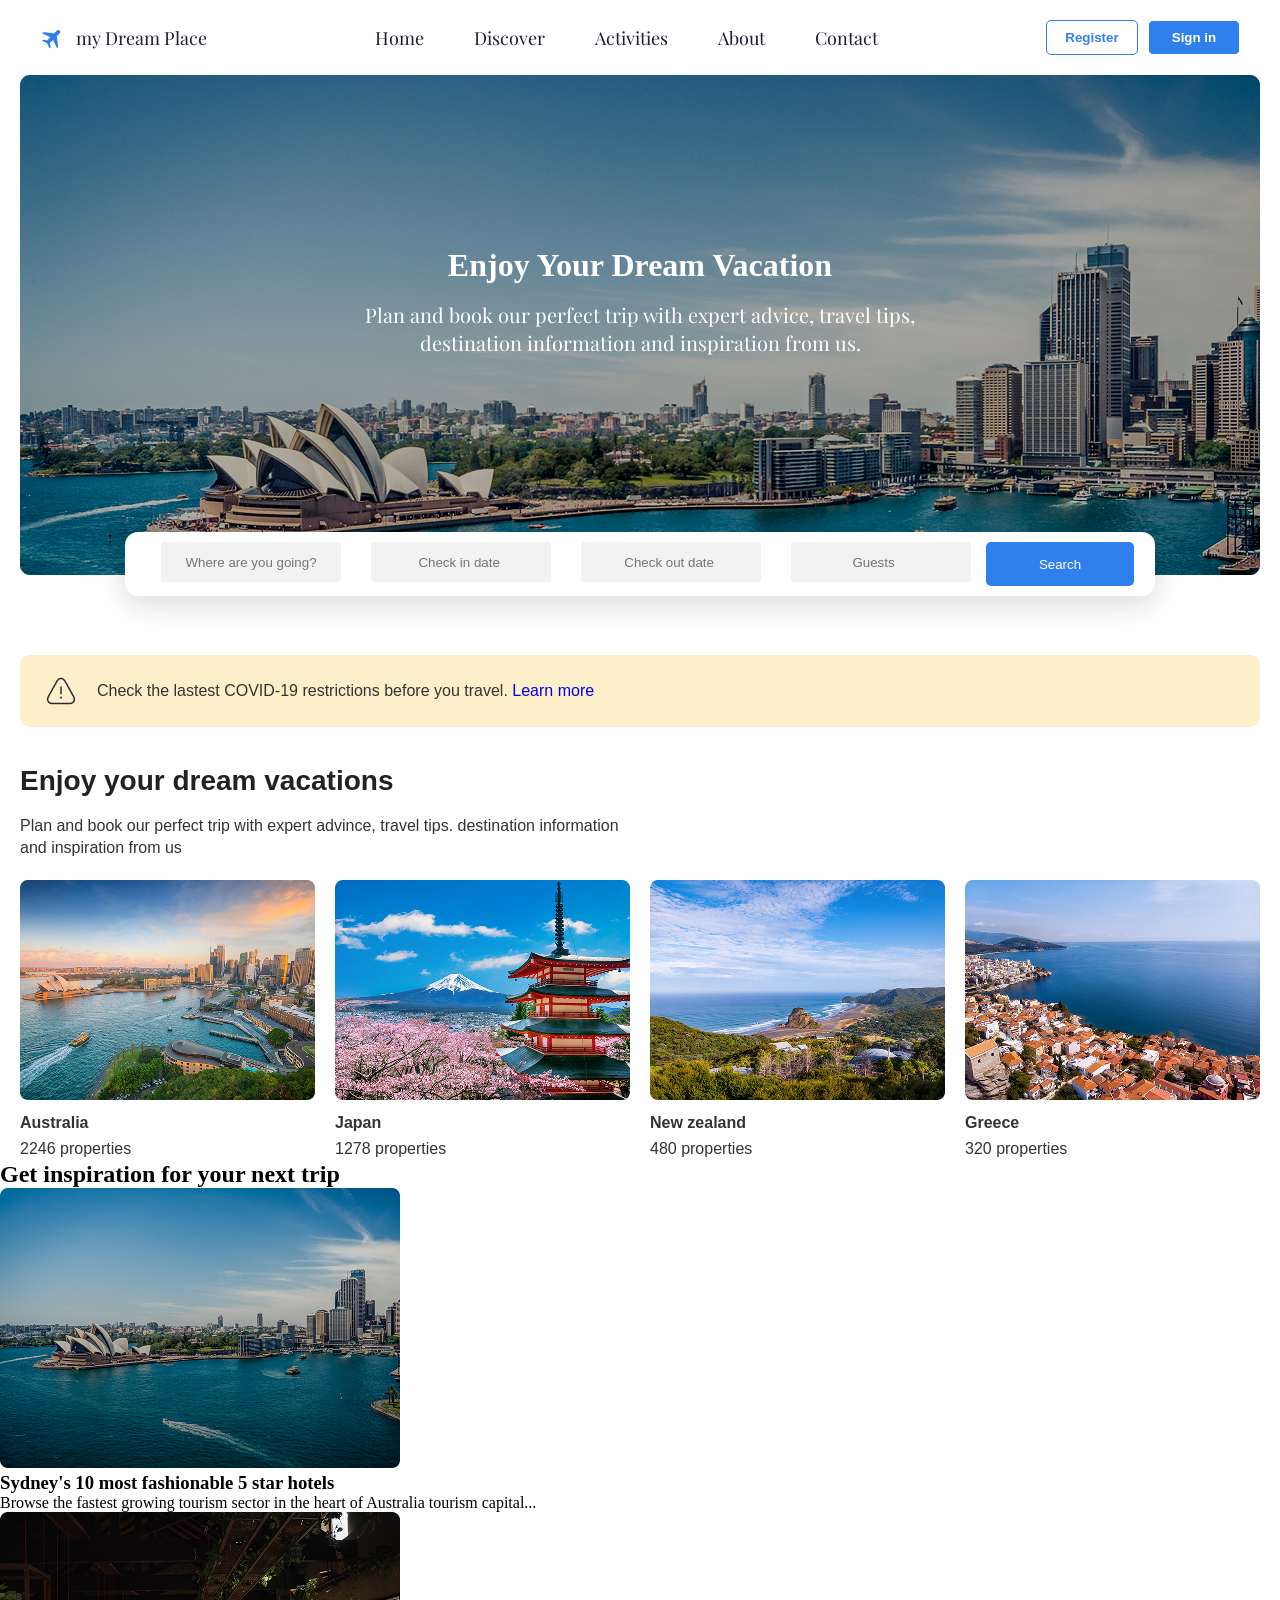
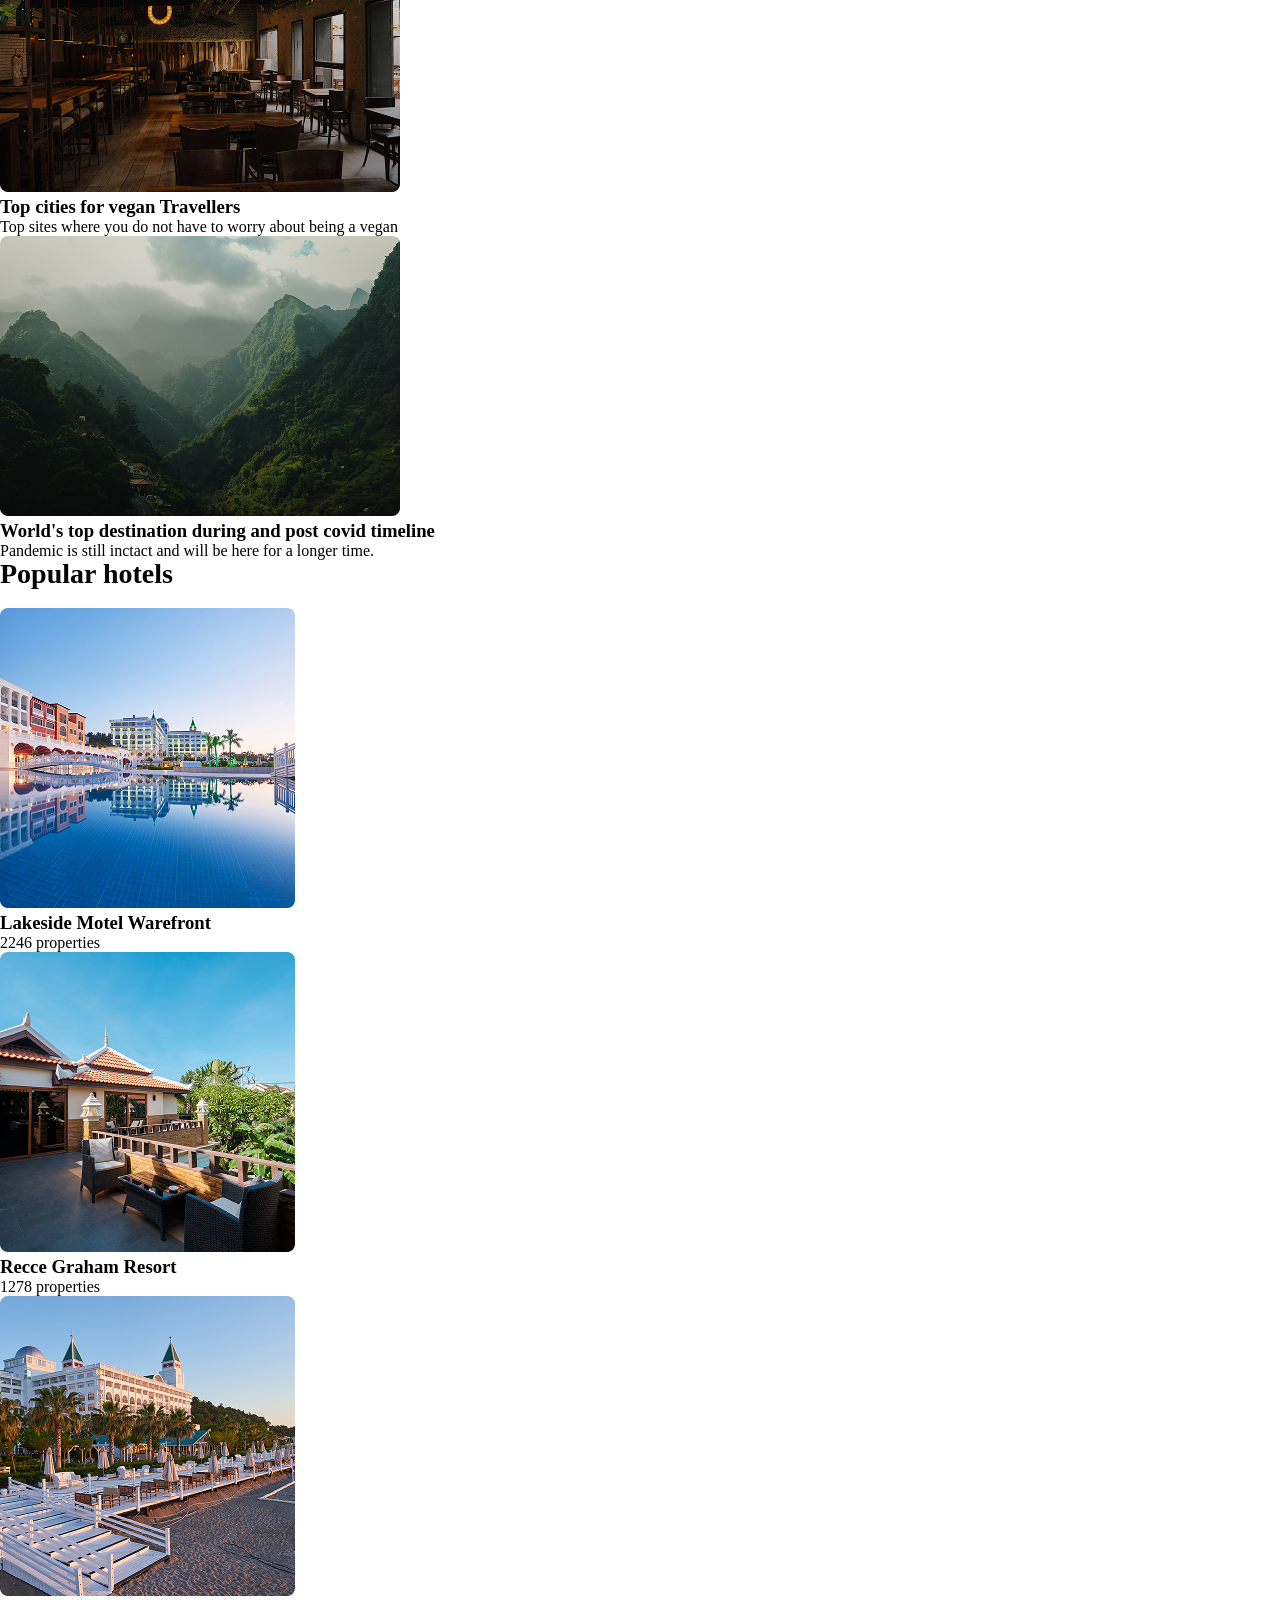
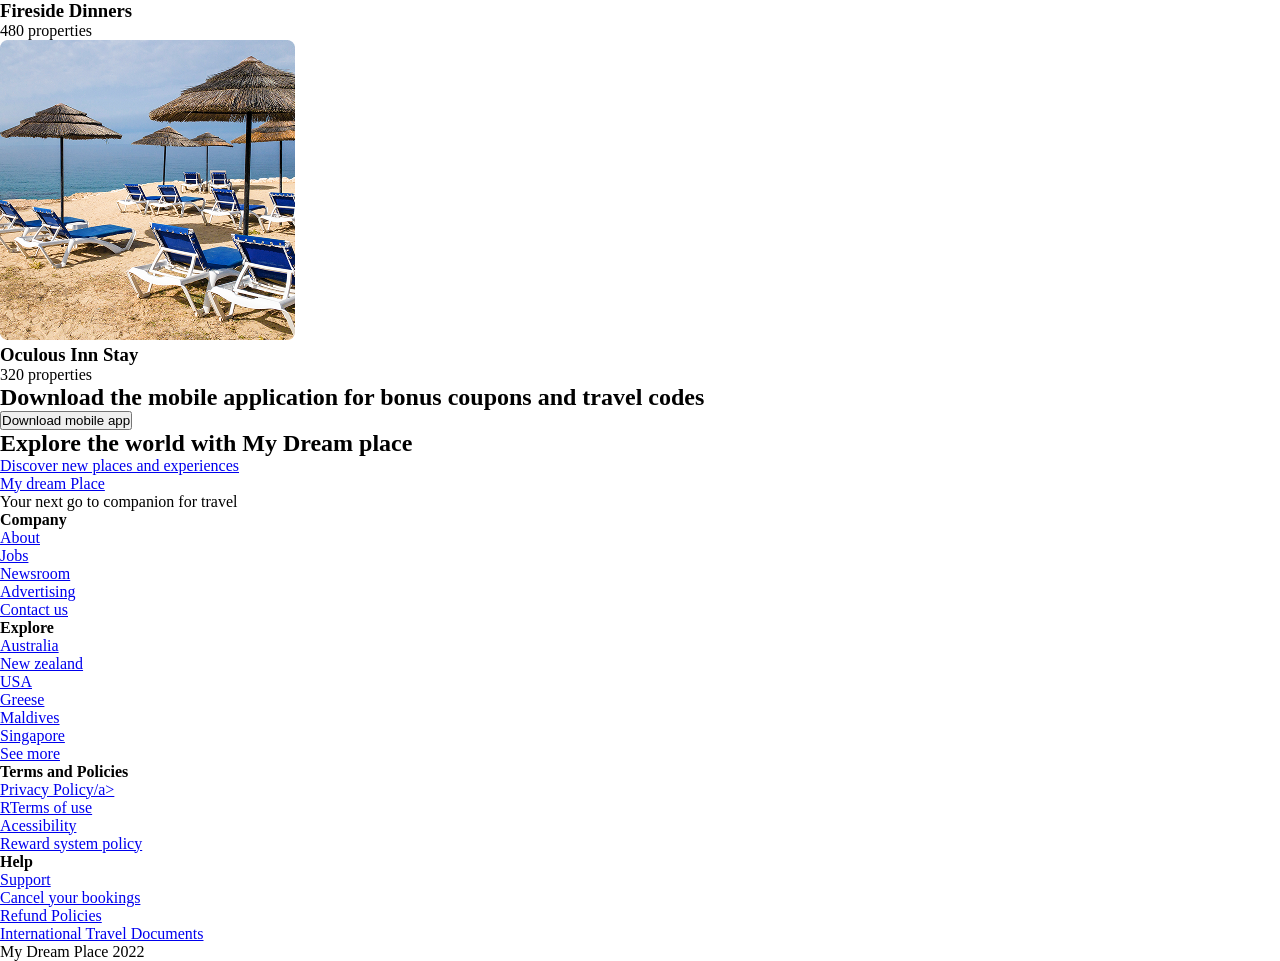
==== commit 172c3616: "commit" ====
--- a/index.html
+++ b/index.html
@@ -54,7 +54,7 @@
                     <label class="seach_field"></label>
                     <input type="text" placeholder="Check out date ">
                     <label class="seach_field"></label>
-                    <input type="number" placeholder="Guess">
+                    <input type="number" placeholder="Guests">
                     <button class="search_btn" type="submit">Search</button>
                 </form>
             </div>
@@ -110,7 +110,7 @@
                         <div class="destination-card">
                             <img src="img/Rectangle 10.png" alt="New zealand" class="card-img">
                             <div class="card_body">
-                                <h3 class="card_title">New zealand/h3>
+                                <h3 class="card_title">New zealand</h3>
                                 <p class="card_text">480 properties</p>
                             </div>
                         </div>
--- a/styles.css
+++ b/styles.css
@@ -18,8 +18,14 @@
 .container-header{
     display: flex;
     align-items:center;
-    gap: 10px;
+    gap: 12px;
+    font-family: "Playfair Display", serif;
     
+}
+
+.container-header img{
+    width: 24;
+    height: 24px;
 }
 
 .header a{
@@ -51,20 +57,22 @@
     border: #2F80ED solid 1px;
     background-color: #ffff;
     color: #2F80ED;
-    width: 72px;
+    width: 92px;
     height:35px;
     border-radius: 5px;
     font-weight: 700;
+    cursor: pointer;
 }
 
 .button-login{
     border: #ffff solid 1px;
     background-color:  #2F80ED;
     color: #ffff;
-    width: 72px;
+    width: 92px;
     height: 35px;
     border-radius: 5px;
     font-weight: 700;
+    cursor: pointer;
 }
 
 /* HERO */
@@ -119,7 +127,7 @@
 
 .search_form{
     display: flex;
-    gap:10px;
+    gap:15px;
     
 }
 
@@ -214,5 +222,23 @@
 
 }
 
-
-
+.card-boxes{
+    display: flex;
+    gap: 20px;
+}
+
+.card_body h3{
+    margin: 8px 0 0 0;
+    font-size: 16px;
+    color: #333333;
+    letter-spacing: 2%;
+    line-height: 140%;
+}
+
+.card_body p{
+    margin: 4px 0 0 0 ;
+     font-size: 16px;
+    color: #333333;
+    letter-spacing: 2%;
+    line-height: 140%;
+}
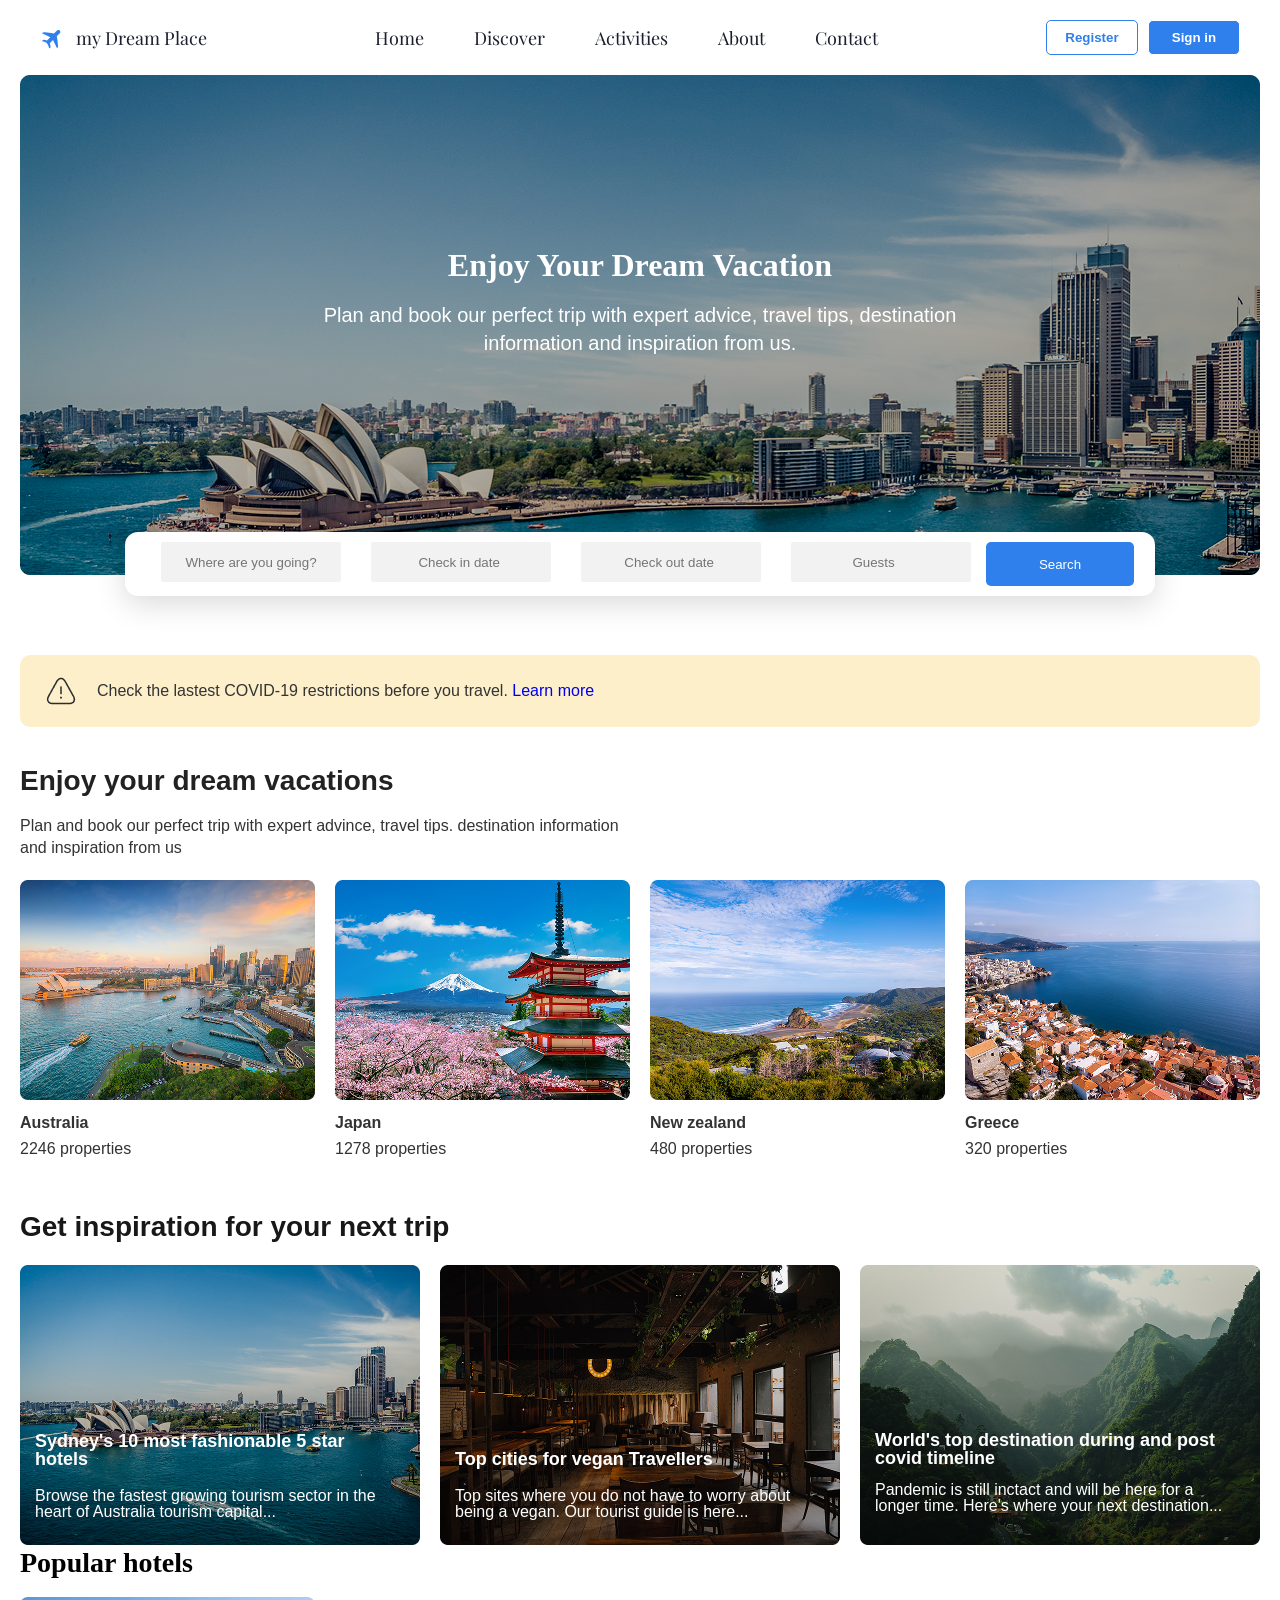
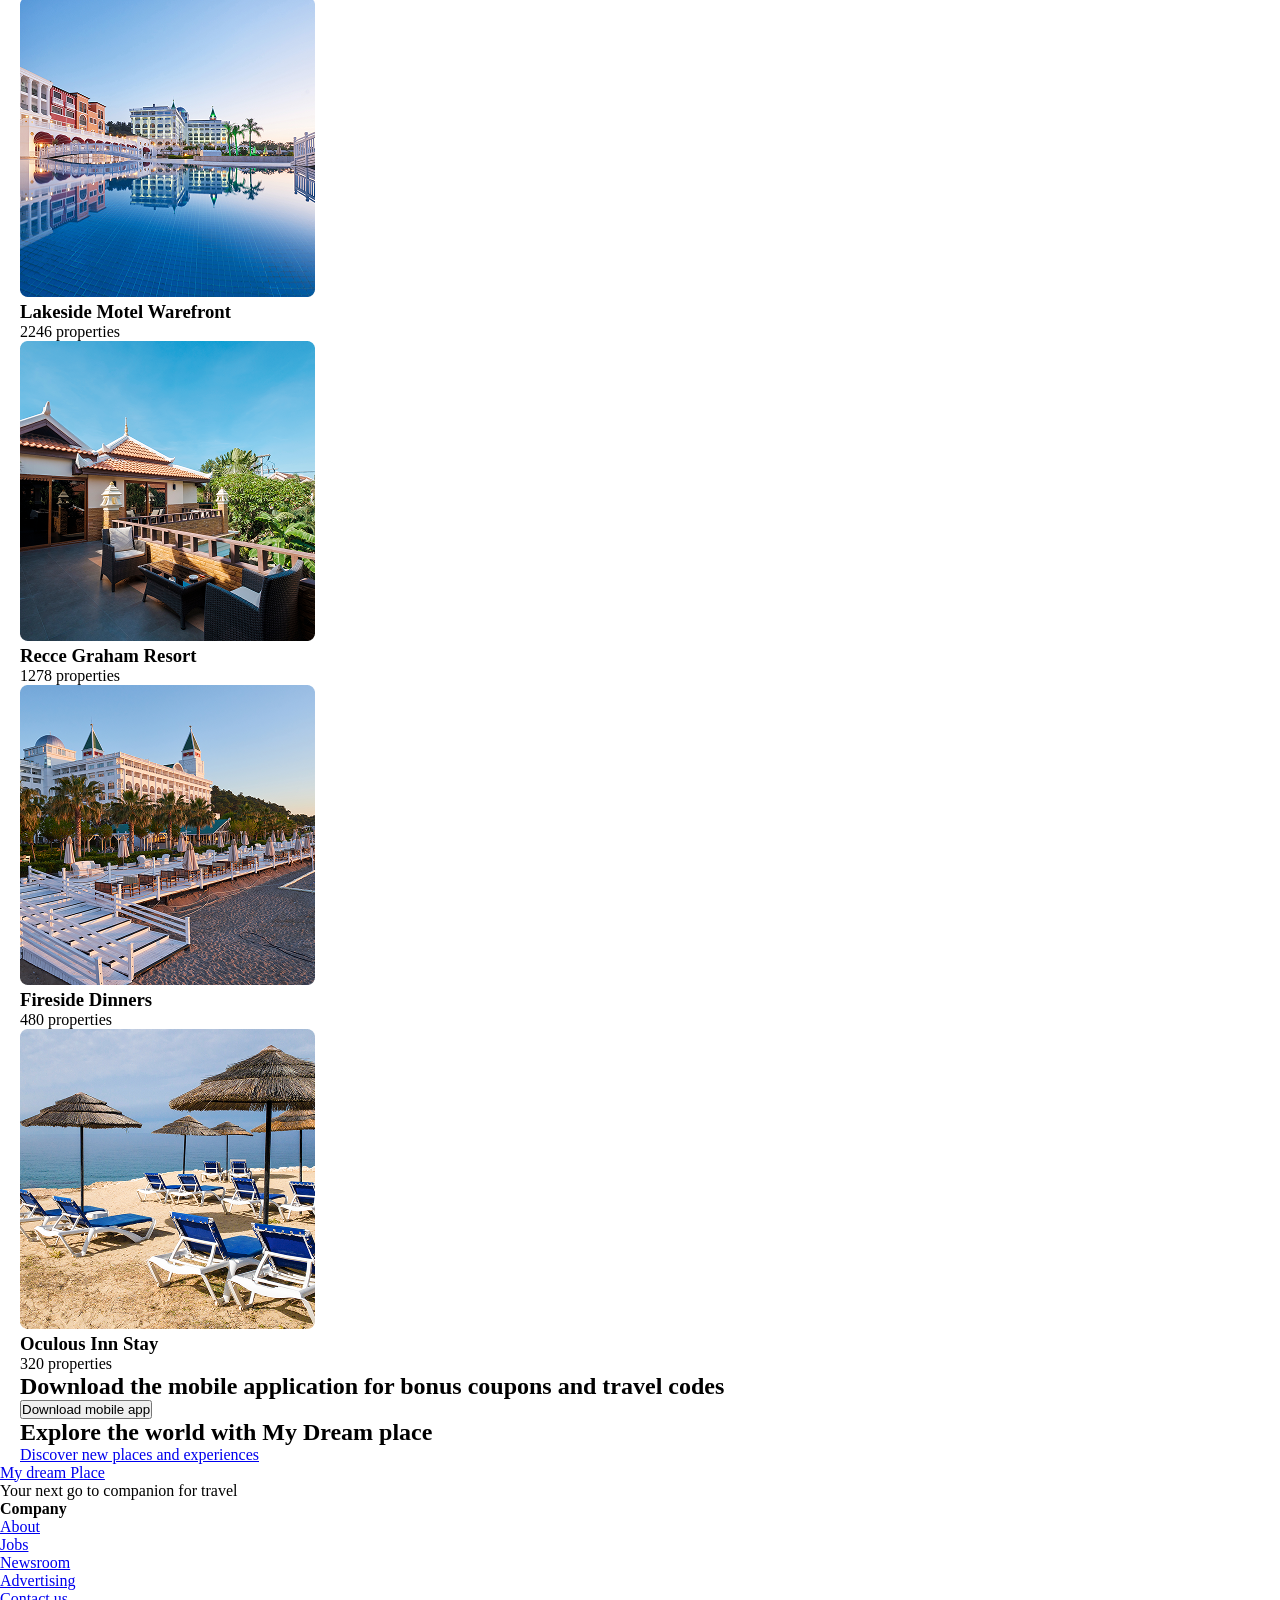
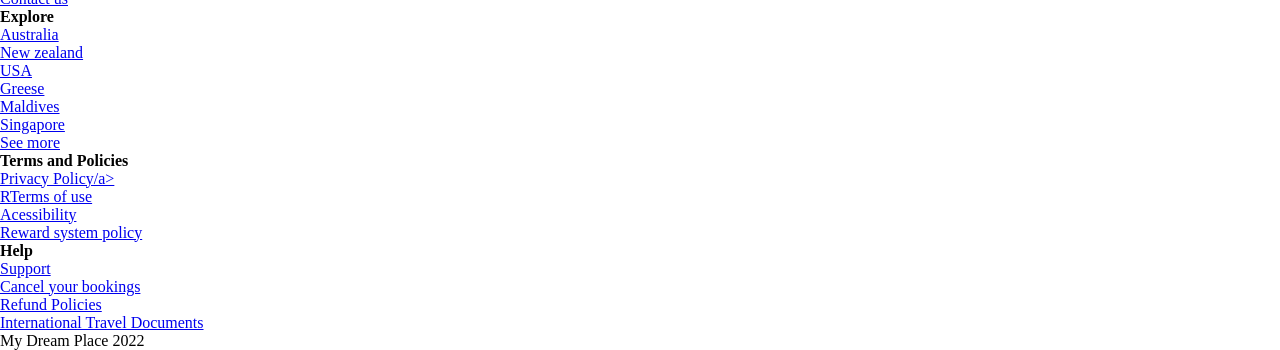
==== commit 4ad3dfc7: "commit" ====
--- a/index.html
+++ b/index.html
@@ -140,25 +140,25 @@
                 <div class="max-container">
                     <article class="inspirational-card">
                         <img src="img/sidney.png" alt="sidney" class="inspirational-img-card">
-                        <div class="card-body">
-                            <h3 class="card-title">Sydney's 10 most fashionable 5 star hotels</h3>
-                            <p class="card-text">Browse the fastest growing tourism sector in the heart of Australia tourism capital...</p>
+                        <div class="card-body2">
+                            <h3 class="card-title2">Sydney's 10 most fashionable 5 star hotels</h3>
+                            <p class="card-text2">Browse the fastest growing tourism sector in the heart of Australia tourism capital...</p>
                         </div>
                     </article>
 
                     <article class="inspirational-card">
                         <img src="img/Rectangle 16.png" alt="vegan restaurant" class="inspirational-img-card">
-                        <div class="card-body">
-                            <h3 class="card-title">Top cities for vegan Travellers</h3>
-                            <p class="card-text">Top sites where you do not have to worry about being a vegan</p>
+                        <div class="card-body3">
+                            <h3 class="card-title3">Top cities for vegan Travellers</h3>
+                            <p class="card-text3">Top sites where you do not have to worry about being a vegan. Our tourist guide is here...</p>
                         </div>
                     </article>
 
                     <article class="inspirational-card">
                         <img src="img/Rectangle 17.png" alt="travel destination class="inspirational-img-card">
-                        <div class="card-body">
-                            <h3 class="card-title">World's top destination during and post covid timeline</h3>
-                            <p class="card-text">Pandemic is still inctact and will be here for a longer time.</p>
+                        <div class="card-body4">
+                            <h3 class="card-title4">World's top destination during and post covid timeline</h3>
+                            <p class="card-text4">Pandemic is still inctact and will be here for a longer time. Here's where your next destination...</p>
                         </div>
                     </article>
                 </div>
--- a/styles.css
+++ b/styles.css
@@ -101,15 +101,17 @@
     font-size: 32px;
     line-height: 100%;
     letter-spacing: 0%;
+    
 }
 
 .hero_subtitle{
-    font-family: "Playfair Display", serif;
+    font-family: Arial, Helvetica, sans-serif;
     width: 650px;
     font-size: 20px;
     font-weight: 400;
     letter-spacing: 2%;
     line-height: 140%;
+    margin: 0 auto;
 }
 
 .search{
@@ -127,7 +129,7 @@
 
 .search_form{
     display: flex;
-    gap:15px;
+    gap: 15px;px;
     
 }
 
@@ -237,8 +239,123 @@
 
 .card_body p{
     margin: 4px 0 0 0 ;
-     font-size: 16px;
+    font-size: 16px;
     color: #333333;
     letter-spacing: 2%;
     line-height: 140%;
 }
+
+
+/* INSPIRATION TRIP */
+
+.section-inspirational{
+    font-family: Arial, Helvetica, sans-serif;
+    color: #222;
+}
+
+.container{
+    width: 1240px;
+    margin: 0 auto;
+    
+}
+
+.inspirational-title{
+    font-weight: 600;
+    font-family: Arial, Helvetica, sans-serif;
+    margin: 52px 0 24px 0 ;
+    color: #181818;
+    width: 504px;
+    font-size: 28px;
+    line-height: 100%;
+    letter-spacing: 0%;
+    font-weight: 600;
+}
+
+.max-container{
+    display: flex;
+    gap: 20px;
+}
+
+.inspirational-card{
+    position: relative;
+}
+
+.card-body2{
+    position: absolute;
+    bottom: 10%;
+    color: white;
+    font-size: 15px;
+    
+}
+
+.card-title2{
+    font-family: Arial, Helvetica, sans-serif;
+    width: 360px;
+    margin: 0 0 0 15px;
+    font-weight: 600;
+    font-size: 18px;
+    letter-spacing: 0%;
+    line-height: 100%;
+}
+
+.card-text2{
+    width: 360px;
+    margin: 20px 0 0 15px;
+    font-size: 16px;
+    letter-spacing: 0%;
+    line-height: 100%;
+}
+
+
+.card-body3{
+    position: absolute;
+    bottom: 10%;
+    color: white;
+    font-size: 15px;
+    
+}
+
+.card-title3{
+    font-family: Arial, Helvetica, sans-serif;
+    width: 360px;
+    margin: 0 0 0 15px;
+    font-weight: 600;
+    font-size: 18px;
+    letter-spacing: 0%;
+    line-height: 100%;
+}
+
+.card-text3{
+    width: 360px;
+    margin: 20px 0 0 15px;
+    font-size: 16px;
+    letter-spacing: 0%;
+    line-height: 100%;
+}
+
+
+.card-body4{
+    position: absolute;
+    bottom: 12%;
+    color: white;
+    font-size: 15px;
+    
+}
+
+.card-title4{
+    font-family: Arial, Helvetica, sans-serif;
+    width: 360px;
+    margin: 0 0 15px 15px;
+    font-weight: 600;
+    font-size: 18px;
+    letter-spacing: 0%;
+    line-height: 100%;
+}
+
+.card-text4{
+    width: 360px;
+    margin: 15px 0 0 15px;
+    font-size: 16px;
+    letter-spacing: 0%;
+    line-height: 100%;
+}
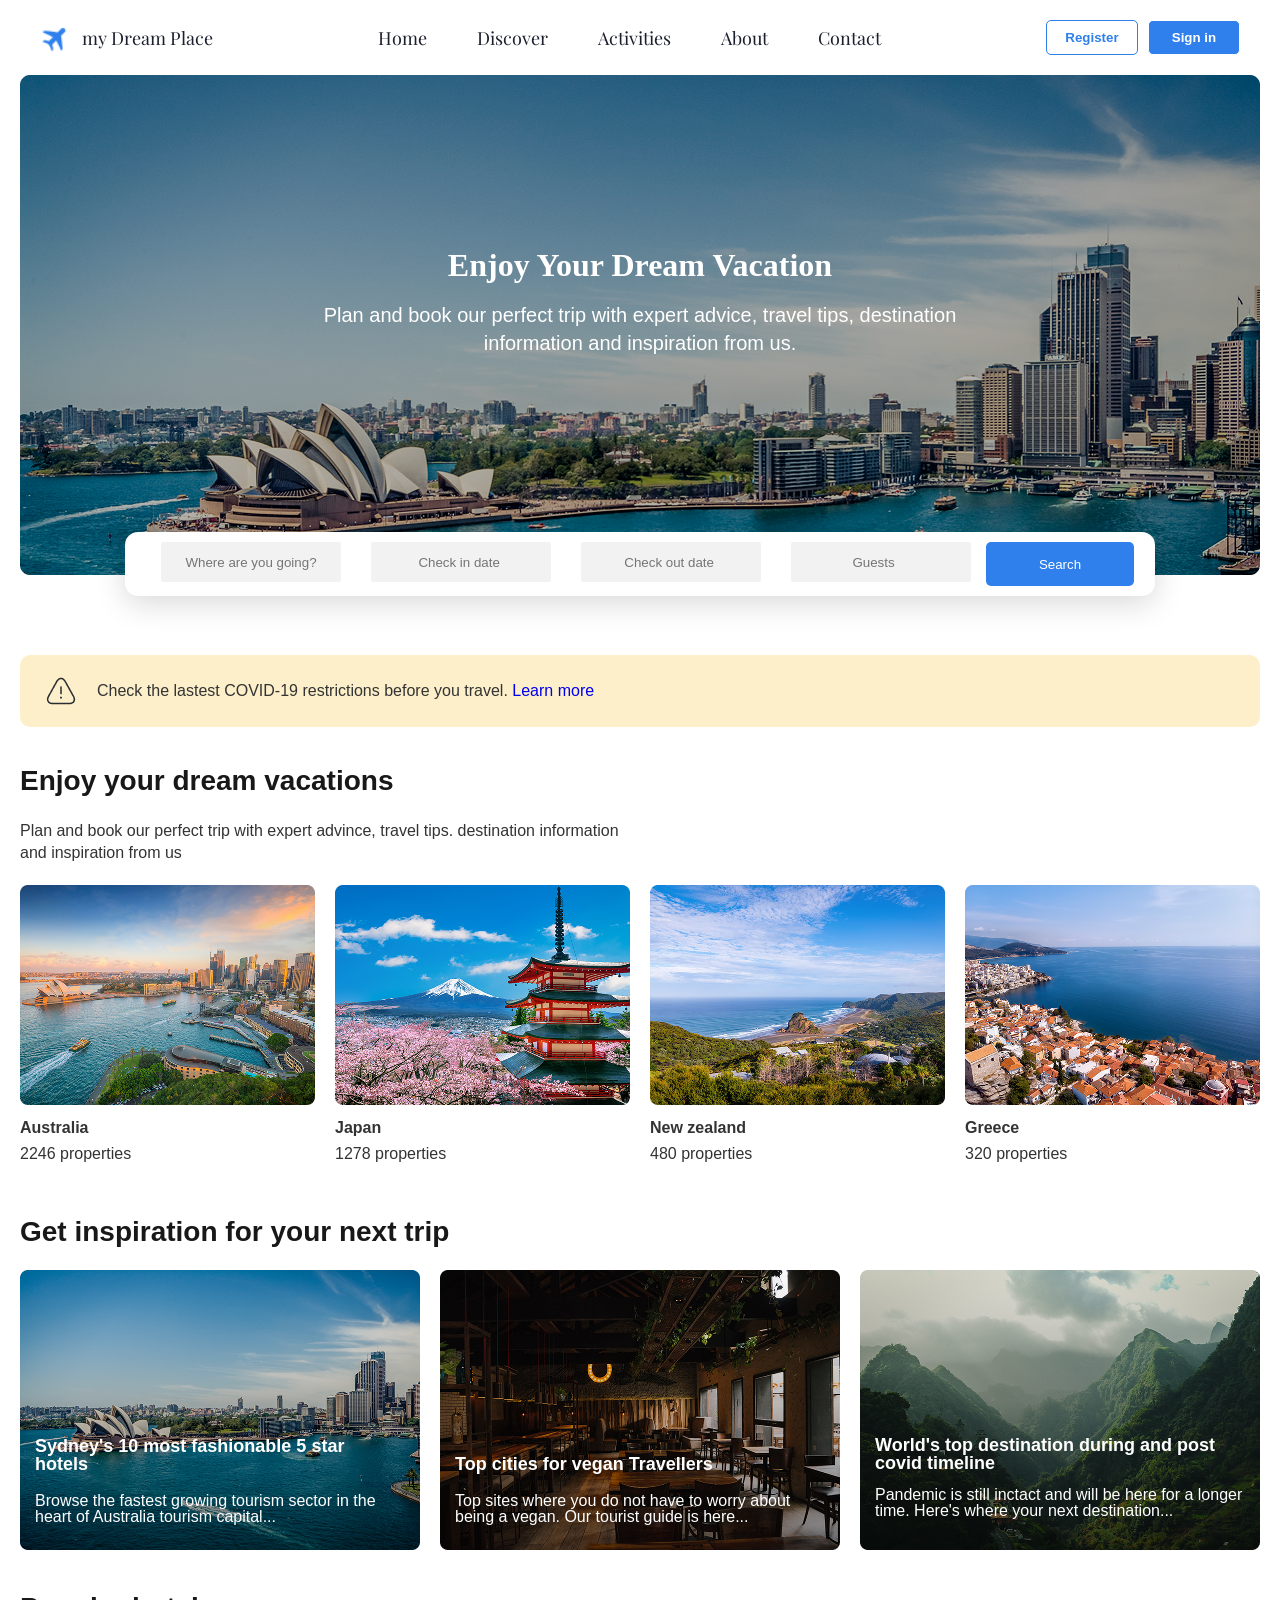
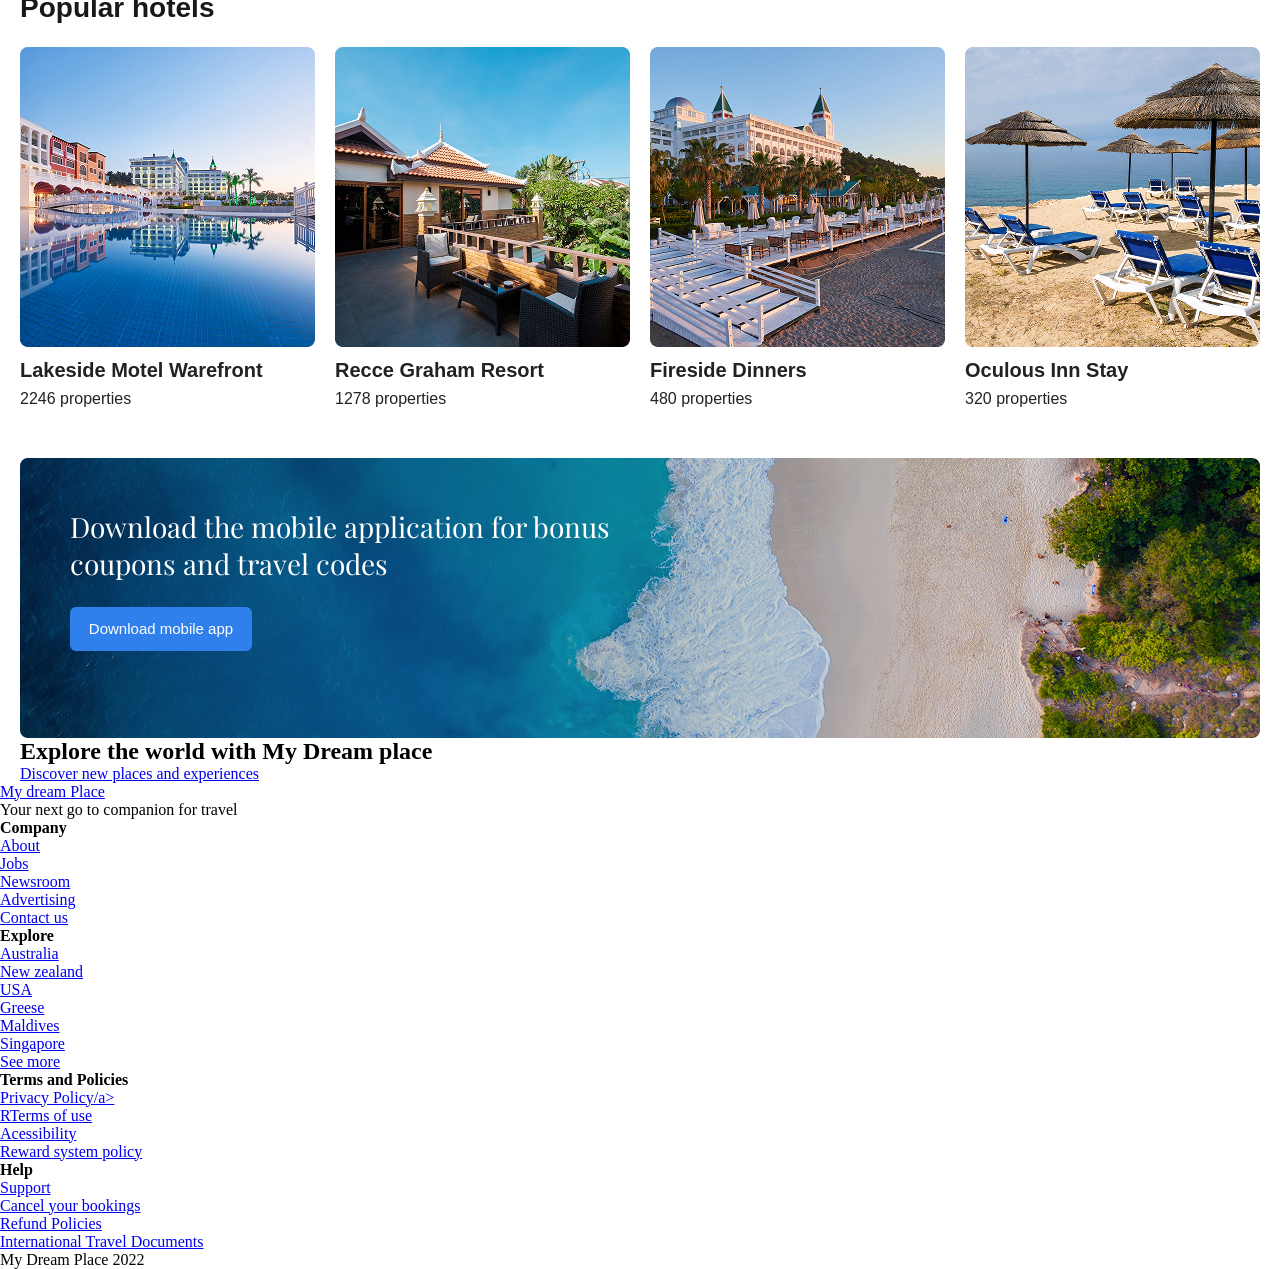
==== commit 7f309a8d: "commit" ====
--- a/index.html
+++ b/index.html
@@ -214,7 +214,7 @@
         <!-- PHONE BANNER -->
 
         <section class="app-banner">
-            <div class="container">
+            <div class="container-banner">
                 <div class="app-box">
                     <div class="app-content">
                         <h2 class="banner-title">Download the mobile application for bonus coupons and travel codes</h2>
--- a/styles.css
+++ b/styles.css
@@ -24,8 +24,8 @@
 }
 
 .container-header img{
-    width: 24;
-    height: 24px;
+    width: 30px;
+    height: 30px;
 }
 
 .header a{
@@ -79,7 +79,8 @@
 
 .hero{
     background-image: url("img/Rectangle\ 2.png");
-    width: 1240px;
+    max-width: 1240px;
+    width: 100%;
     height: 500px;
     background-repeat: no-repeat;
     margin: 0 auto;
@@ -129,7 +130,7 @@
 
 .search_form{
     display: flex;
-    gap: 15px;px;
+    gap: 15px;
     
 }
 
@@ -299,6 +300,7 @@
 }
 
 .card-text2{
+    font-family: Arial, Helvetica, sans-serif;
     width: 360px;
     margin: 20px 0 0 15px;
     font-size: 16px;
@@ -326,6 +328,7 @@
 }
 
 .card-text3{
+    font-family: Arial, Helvetica, sans-serif;
     width: 360px;
     margin: 20px 0 0 15px;
     font-size: 16px;
@@ -353,9 +356,87 @@
 }
 
 .card-text4{
-    width: 360px;
+    font-family: Arial, Helvetica, sans-serif;
+    width: 380px;
     margin: 15px 0 0 15px;
     font-size: 16px;
     letter-spacing: 0%;
     line-height: 100%;
 }
+
+/* HOTELS */
+
+.section-hotels{
+    font-family: Arial, Helvetica, sans-serif;
+    color: #222;
+}
+
+.container{
+    margin: 0 auto;
+}
+
+.section-title{
+    font-size: 28px;
+    line-height: 100%;
+    letter-spacing: 0%;
+    color: #181818;
+    margin: 40px 0 25px 0 ;
+}
+
+.card-boxes2{
+    display: flex;
+    gap: 20px;
+}
+
+.card-title{
+    font-size: 20px;
+    font-weight: 600;
+    margin: 8px 0 8px 0;
+}
+
+/* BANNER */
+
+.app-banner{
+    max-width: 1240px;
+    height: 280px;
+    background-image: url(img/Rectangle\ 18.png);
+    margin: 50px auto 0 auto;
+    
+}
+
+.app-box{
+display: flex;
+}
+
+.app-content{
+    margin: 50px 0 0 50px;
+}
+
+.banner-title{
+    font-family: "Playfair Display", serif;
+    width: 550px;
+    font-size: 28px;
+    font-weight: 400;
+    color: #FFFFFF;
+}
+
+.banner-btn{
+    background-color: #2F80ED;
+    width: 182px;
+    height: 44px;
+    border-radius: 6px;
+    border: none;
+    margin: 25px 0 0 0;
+    color: #FFFFFF;
+    font-size: 15px;
+    letter-spacing: 2%;
+    line-height: 20px;
+    font-weight: 500;
+}
+
+
+
+
+
+
+
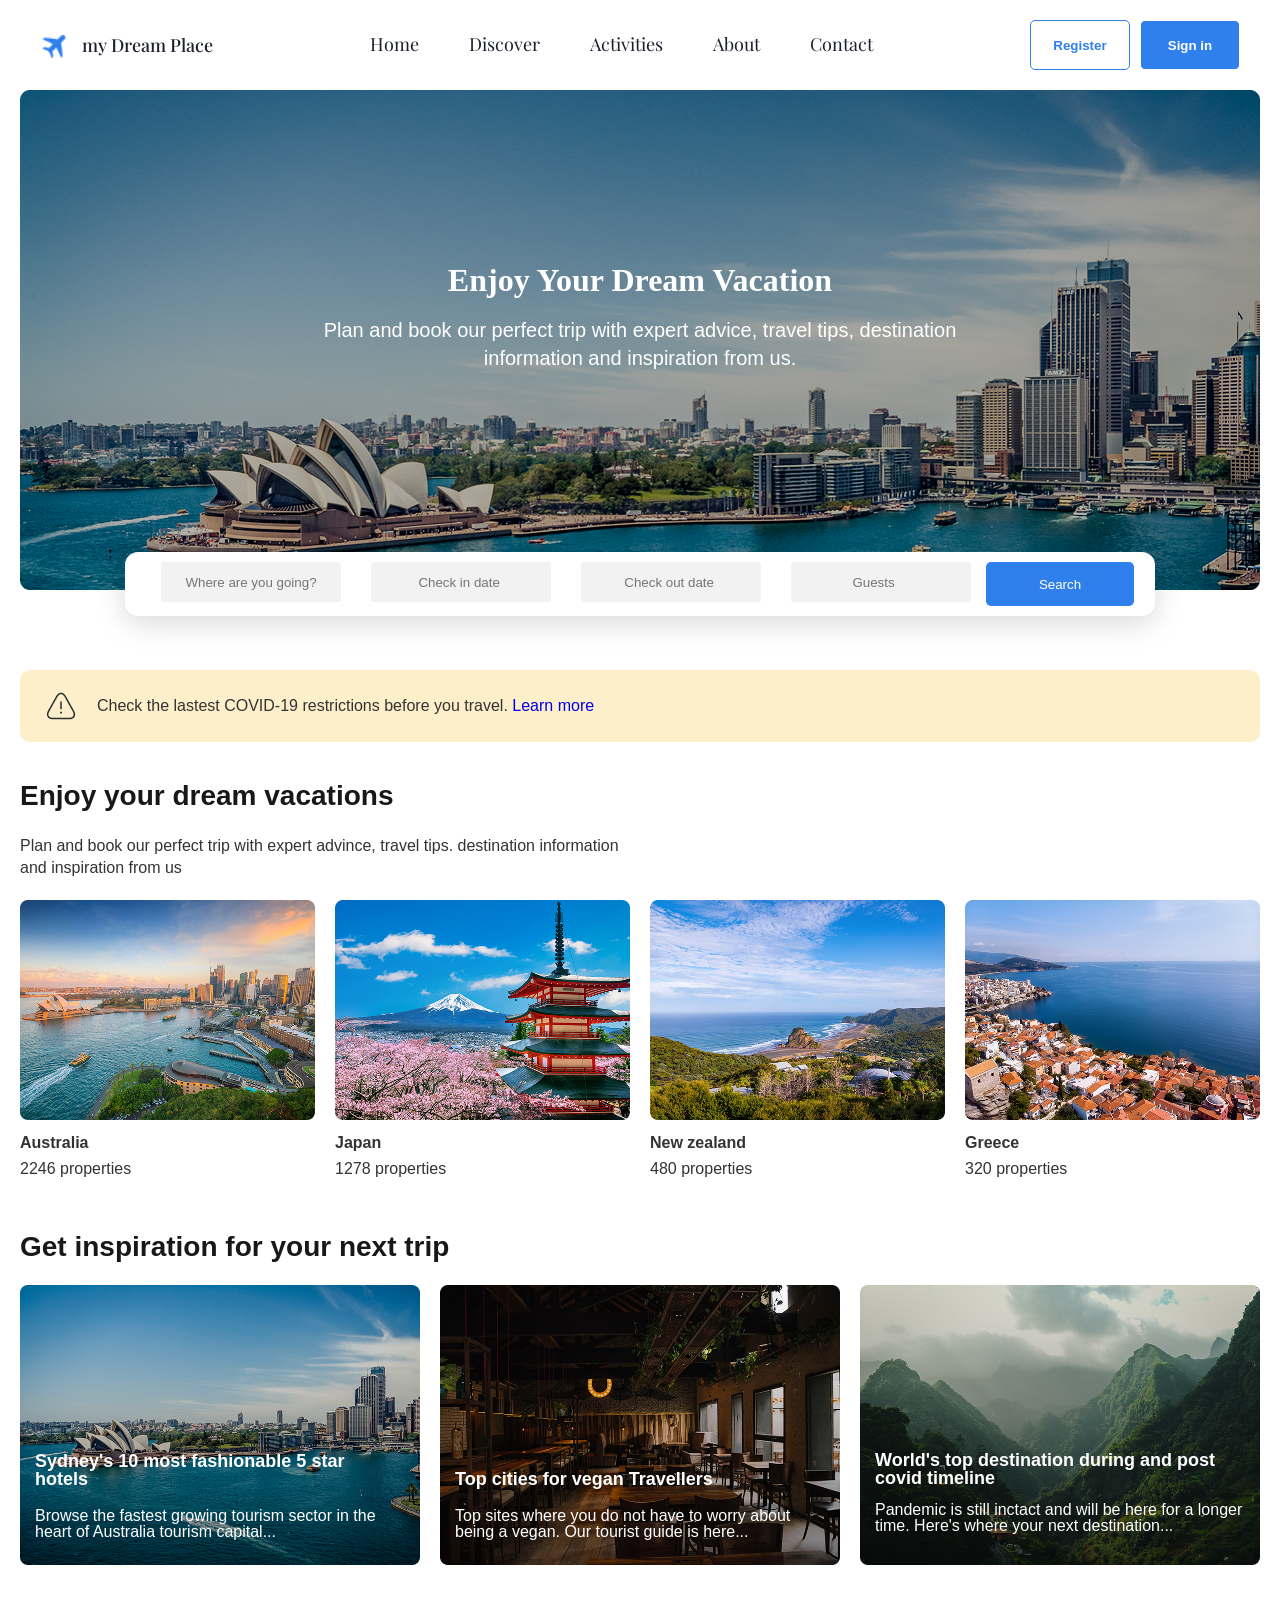
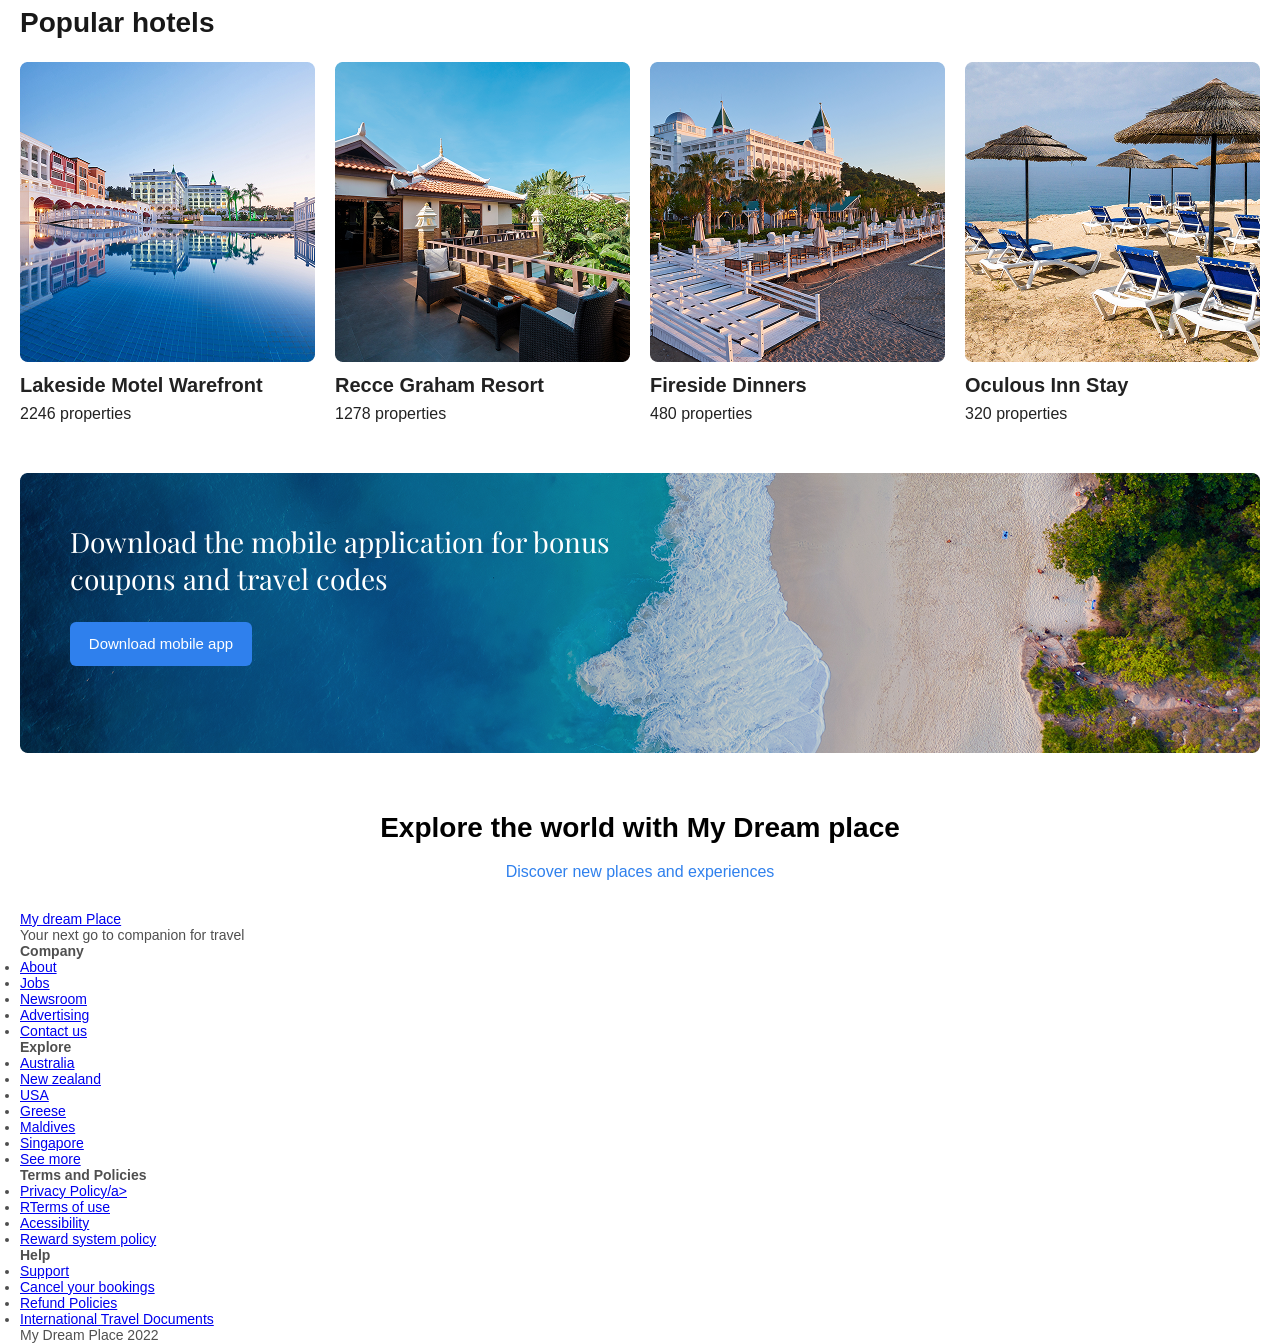
==== commit 52478c04: "commit" ====
--- a/index.html
+++ b/index.html
@@ -227,7 +227,7 @@
         <!-- EXPLORE -->
         
         <section class="explore">
-            <div class="container">
+            <div class="container-explore">
                 <h2 class="explore-title">Explore the world with My Dream place</h2>
                 <a href="#">Discover new places and experiences</a>
             </div>
--- a/styles.css
+++ b/styles.css
@@ -32,6 +32,10 @@
     text-decoration: none;
     color: #1B1F2D;
     font-size: 18px;
+    font-weight: 500;
+    font-style: medium;
+    line-height: 100%;
+    letter-spacing: 2%;
 }
 
 .nav-ul{
@@ -57,8 +61,8 @@
     border: #2F80ED solid 1px;
     background-color: #ffff;
     color: #2F80ED;
-    width: 92px;
-    height:35px;
+    width: 100px;
+    height:50px;
     border-radius: 5px;
     font-weight: 700;
     cursor: pointer;
@@ -68,8 +72,8 @@
     border: #ffff solid 1px;
     background-color:  #2F80ED;
     color: #ffff;
-    width: 92px;
-    height: 35px;
+    width: 100px;
+    height: 50px;
     border-radius: 5px;
     font-weight: 700;
     cursor: pointer;
@@ -117,7 +121,7 @@
 
 .search{
     position: relative;
-    top: 35%;
+    top: 36%;
     width: 1030px;
     height: 64px;
     background-color: #FFFFFF;
@@ -436,7 +440,47 @@
 
 
 
-
-
-
-
+/* EXPLORE */
+
+.explore{
+    font-family: Arial, Helvetica, sans-serif;
+    color: ##181818;
+}
+
+.container-explore{
+    max-width: 1240px;
+    height: 48px;
+    margin:  55px auto;
+    text-align: center;
+}
+
+.explore-title{
+    font-size: 28px;
+    font-weight: 600;
+    letter-spacing: 0%;
+    line-height: 140%;
+    margin: 0 0 16px 0;
+}
+
+.container-explore a{
+    text-decoration: none;
+    color: #2F80ED;
+    font-size: 16px;
+    font-weight: 400;
+}
+
+/* FOOTER */
+
+.footer-main{
+    font-family: Arial, Helvetica, sans-serif;
+    font-size: 14px;
+    font-weight: 400;
+    color: #4F4F4F;
+}
+
+.container-footer{
+    margin: 0 auto;
+    max-width: 1240px;
+    height:auto;
+}
+
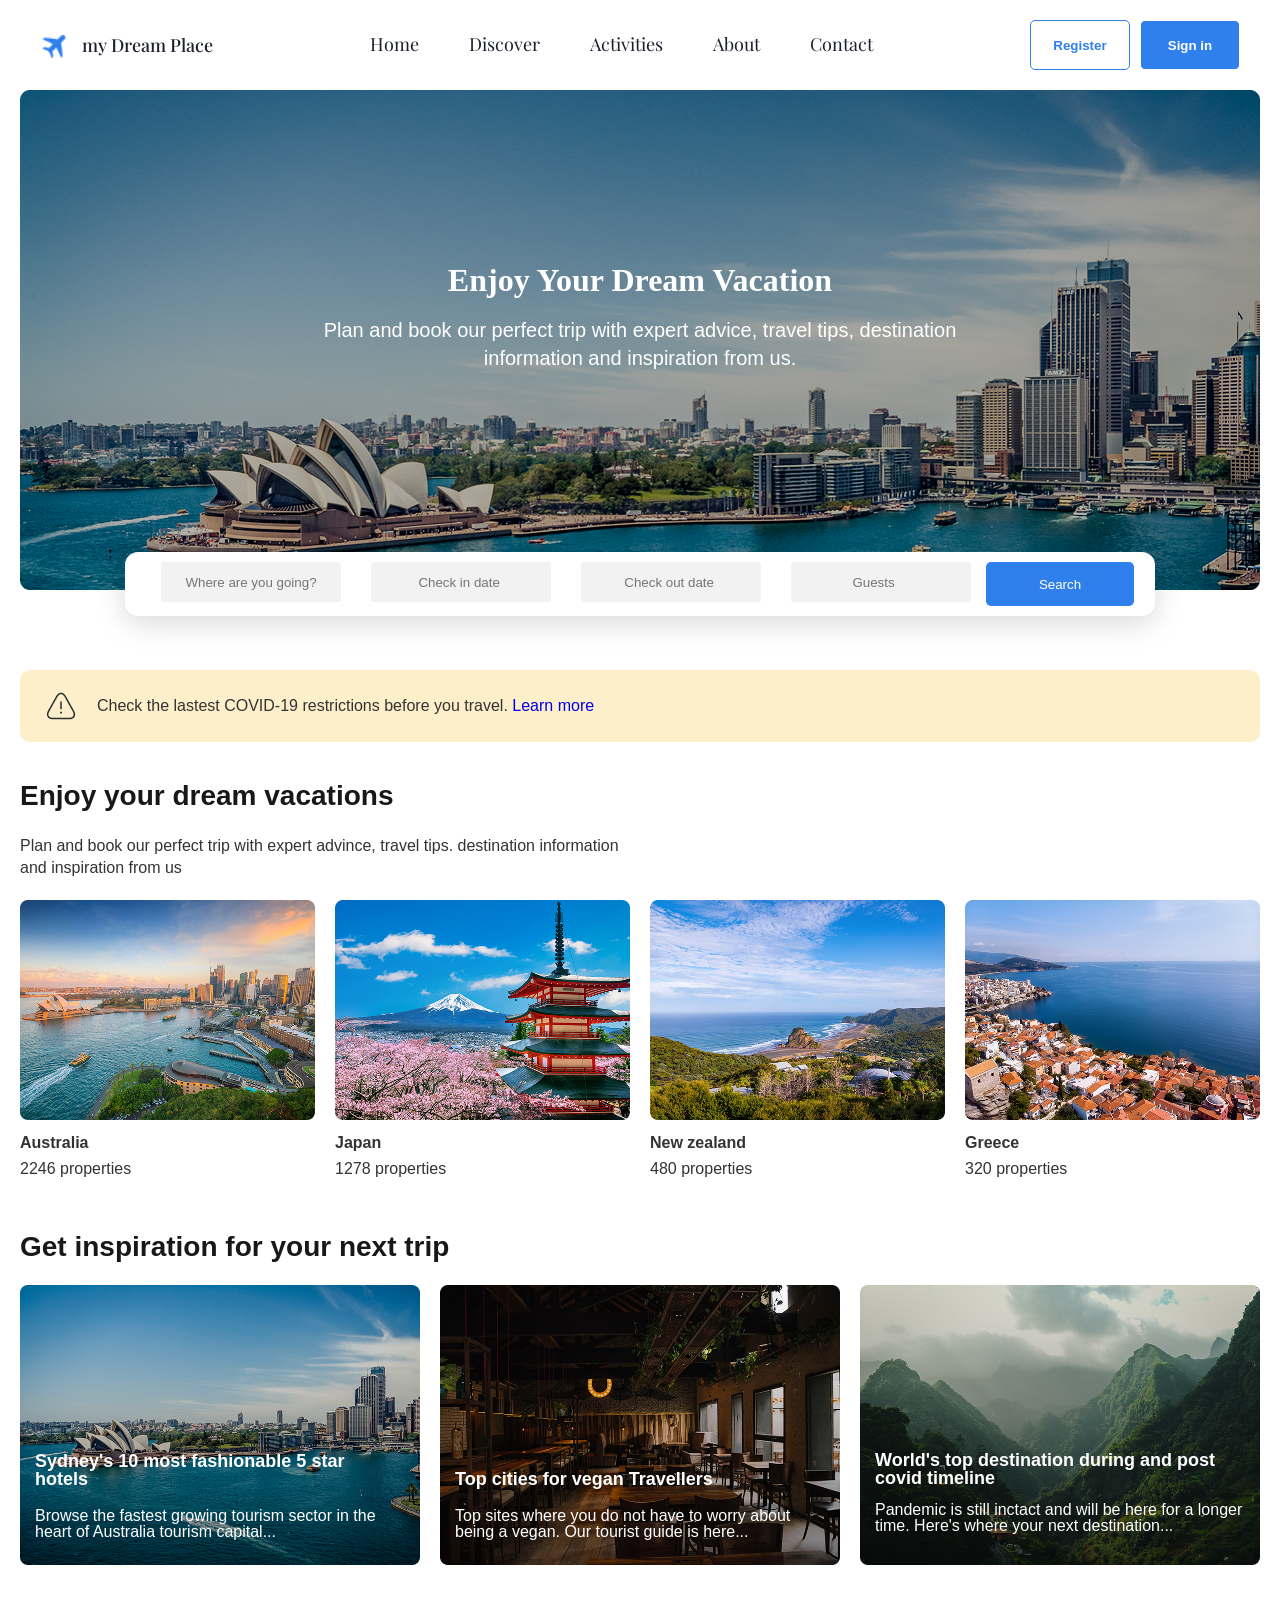
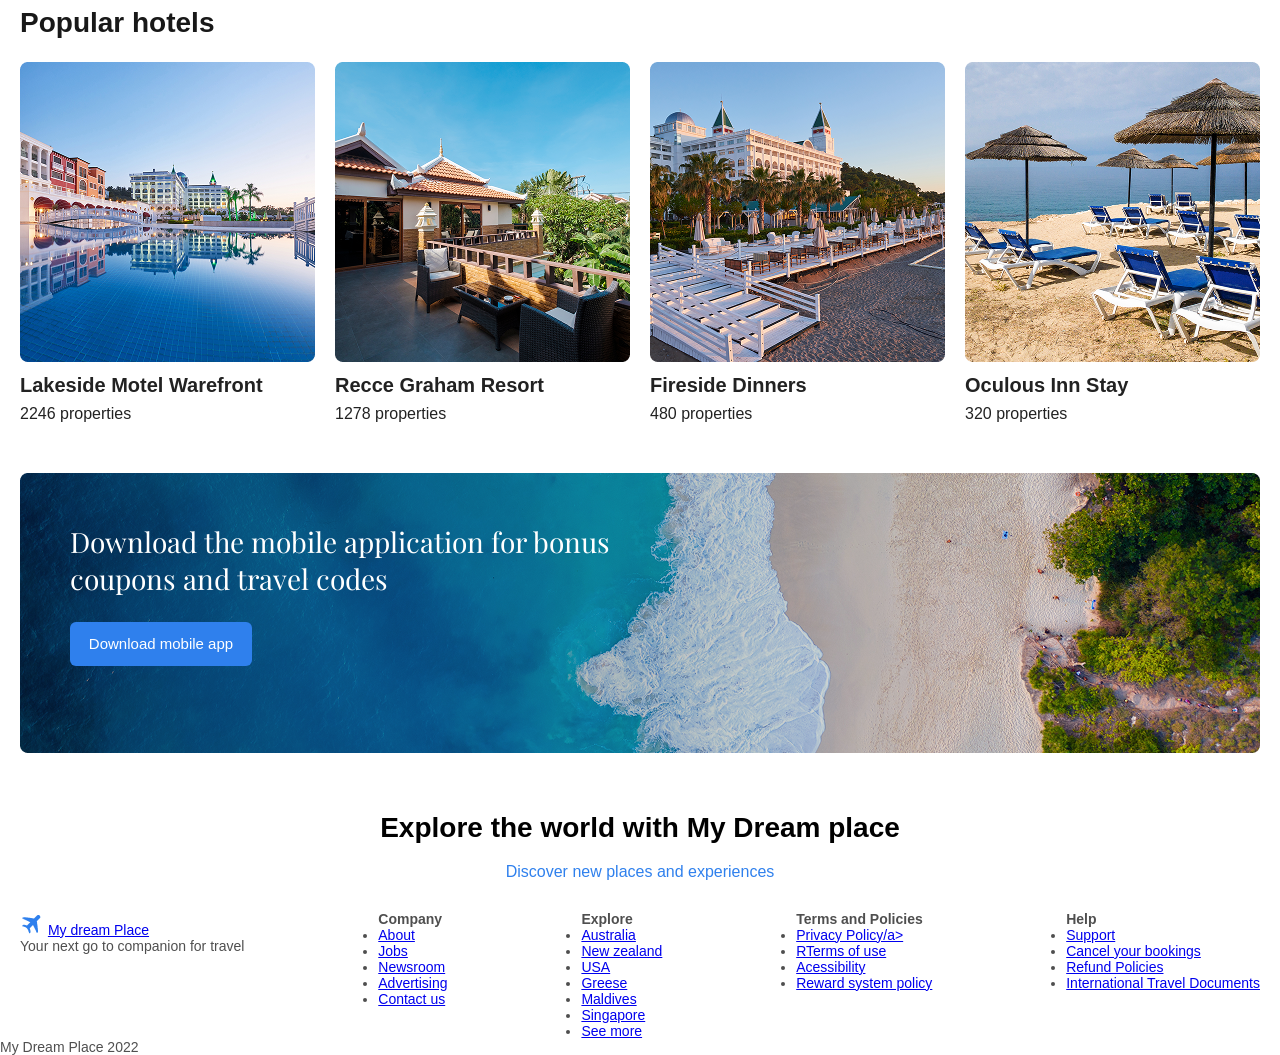
==== commit 9176dd9c: "commit" ====
--- a/index.html
+++ b/index.html
@@ -238,8 +238,9 @@
 
     <footer class="footer-main">
         <div class="container-footer">
-            <div class="sub-box-footer">
-                <a href="img/bxs-plane-alt 1.png"><span>My dream Place</span></a>
+            <div class="sub-footer">
+                <img src="img/bxs-plane-alt 1.png" alt="plane_icon">
+                <a href="#"><span>My dream Place</span></a>
                 <p class="footer-text">Your next go to companion for travel</p>
             </div>
             <div class="sub-box-footer2">
@@ -285,10 +286,10 @@
                     <li class="item-list-footer"><a href="#">International Travel Documents</a></li>
                 </ul>
             </div>
-
-            <div class="footer-bar-grey">
+        </div>
+
+        <div class="footer-bar-grey">
                 <p class="Copyright-text">My Dream Place 2022</p>
-            </div>
         </div>
     </footer>
 </body>
--- a/styles.css
+++ b/styles.css
@@ -482,5 +482,9 @@
     margin: 0 auto;
     max-width: 1240px;
     height:auto;
-}
-
+    display: flex;
+    justify-content: space-between;
+}
+
+
+
